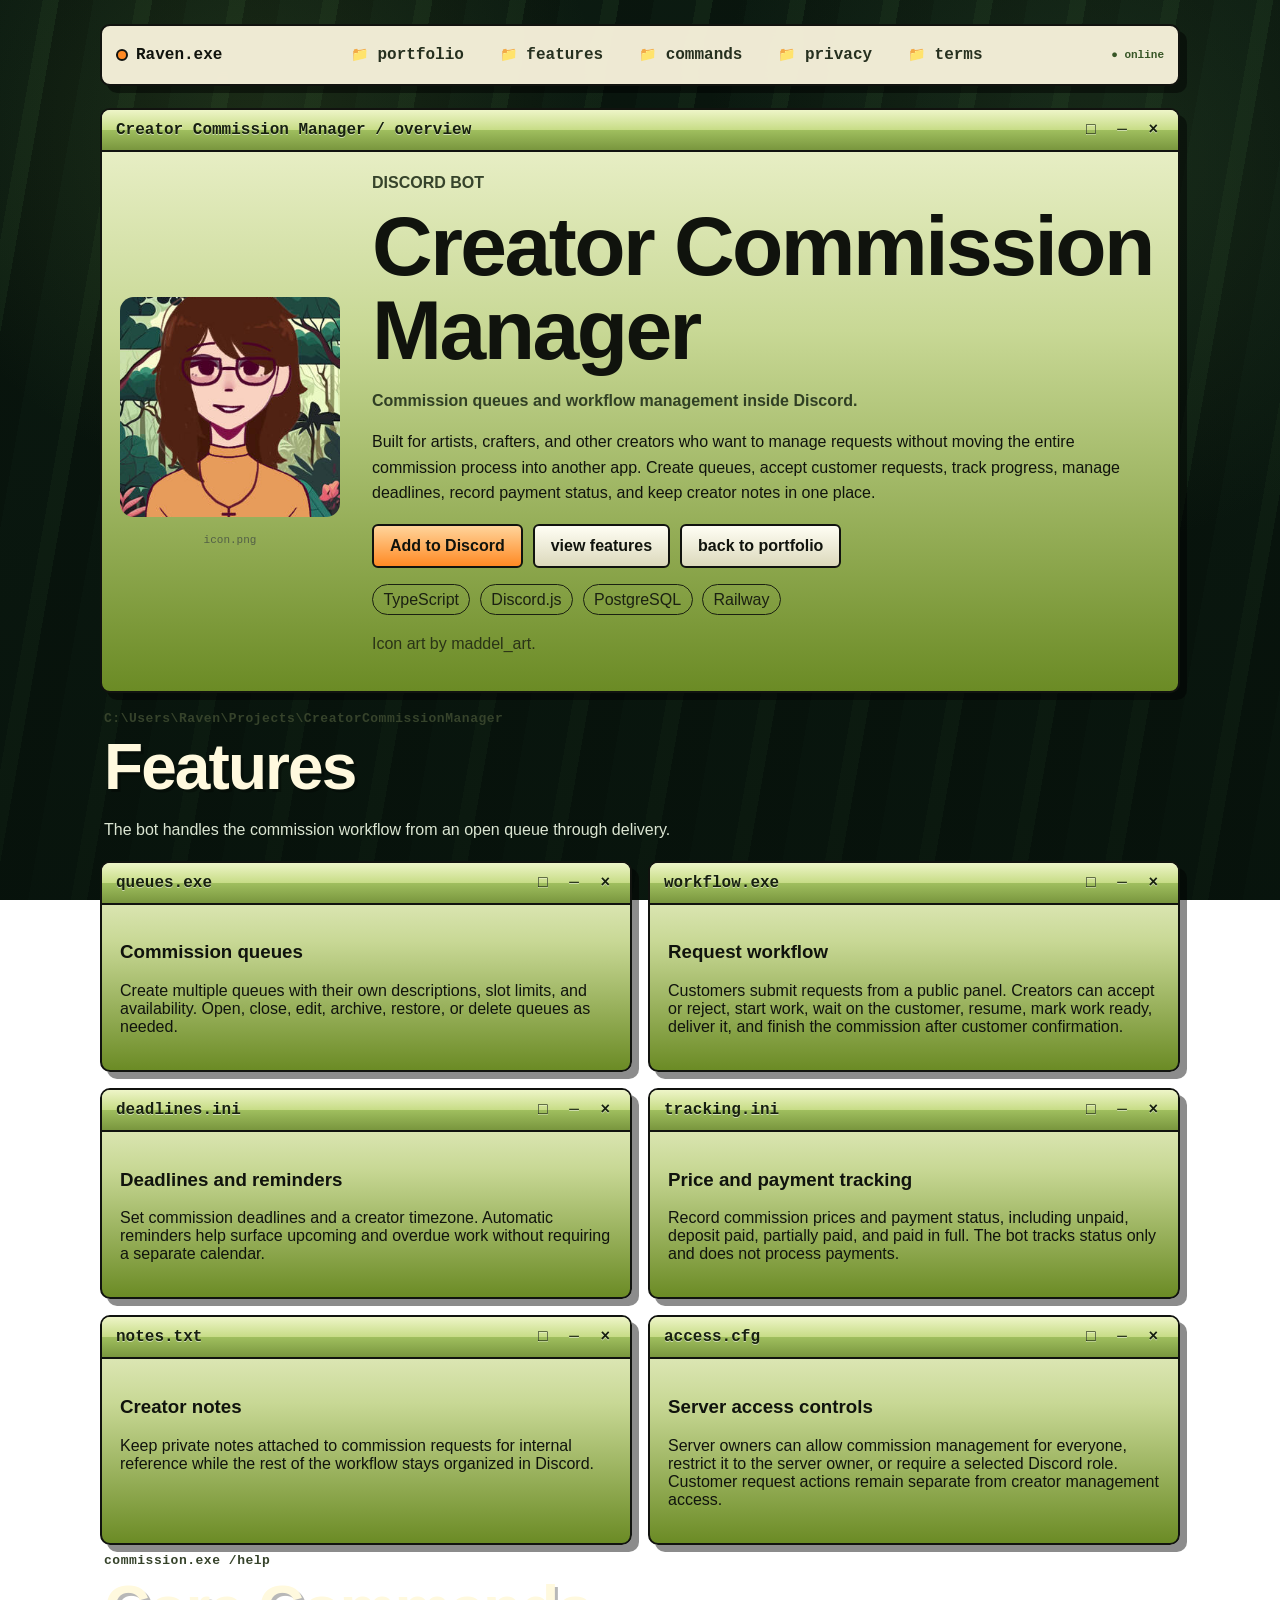
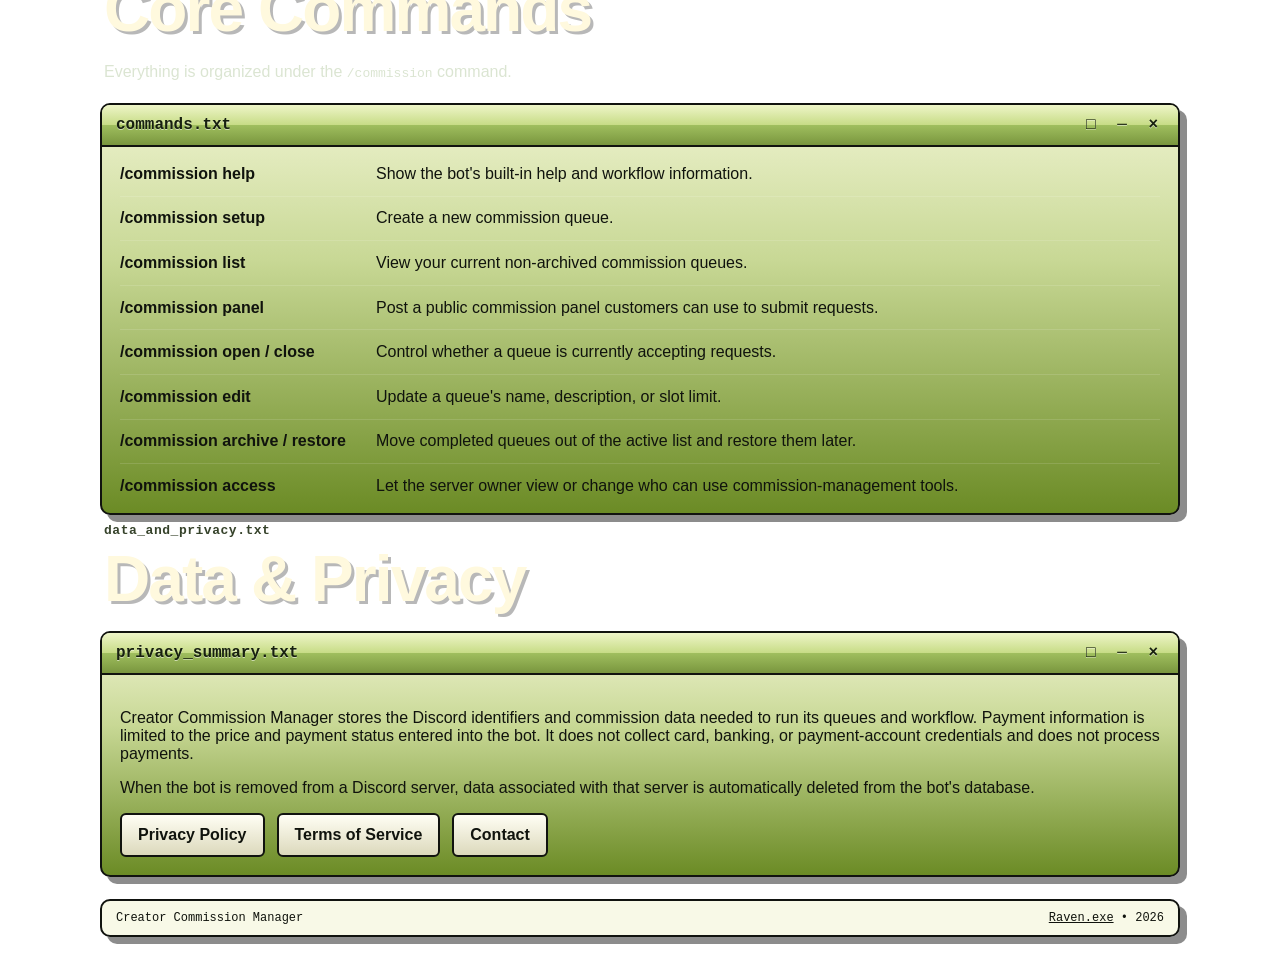
==== creator-commission-manager/index.html @ cb90e6a4 "Create index.html" ====
<!DOCTYPE html>
<html lang="en">
<head>
  <meta charset="UTF-8" />
  <meta name="viewport" content="width=device-width, initial-scale=1.0" />
  <meta name="theme-color" content="#10140f" />

  <title>Creator Commission Manager | Raven</title>
  <meta
    name="description"
    content="Creator Commission Manager is a Discord bot for managing creator commission queues, requests, deadlines, workflow, payments, notes, and availability."
  />

  <link rel="stylesheet" href="../style.css" />

  <style>
    .bot-hero-grid {
      display: grid;
      grid-template-columns: minmax(140px, 220px) 1fr;
      gap: 2rem;
      align-items: center;
    }

    .bot-icon-wrap {
      display: flex;
      flex-direction: column;
      gap: 0.65rem;
    }

    .bot-icon {
      width: 100%;
      max-width: 220px;
      aspect-ratio: 1 / 1;
      object-fit: cover;
      border-radius: 14px;
      display: block;
    }

    .bot-grid {
      display: grid;
      grid-template-columns: repeat(2, minmax(0, 1fr));
      gap: 1rem;
      margin-top: 1rem;
    }

    .bot-grid .window {
      height: 100%;
    }

    .bot-status-row {
      display: flex;
      flex-wrap: wrap;
      gap: 0.6rem;
      margin-top: 1rem;
    }

    .bot-status-row span {
      display: inline-block;
      padding: 0.35rem 0.65rem;
      border: 1px solid currentColor;
      border-radius: 999px;
      opacity: 0.9;
    }

    .command-list {
      display: grid;
      gap: 0.8rem;
    }

    .command-item {
      display: grid;
      grid-template-columns: minmax(180px, 240px) 1fr;
      gap: 1rem;
      align-items: start;
      padding-bottom: 0.8rem;
      border-bottom: 1px solid rgba(255, 255, 255, 0.12);
    }

    .command-item:last-child {
      border-bottom: 0;
      padding-bottom: 0;
    }

    .command-item code {
      font: inherit;
      font-weight: 700;
      word-break: break-word;
    }

    .legal-row {
      display: flex;
      flex-wrap: wrap;
      gap: 0.75rem;
      margin-top: 1rem;
    }

    .muted {
      opacity: 0.75;
    }

    @media (max-width: 760px) {
      .bot-hero-grid,
      .bot-grid,
      .command-item {
        grid-template-columns: 1fr;
      }

      .bot-icon {
        max-width: 180px;
      }
    }
  </style>
</head>

<body>
  <div class="desktop-noise" aria-hidden="true"></div>

  <main class="shell">

    <header class="topbar window">
      <a class="brand" href="../" aria-label="Back to Raven's portfolio">
        <span class="brand-dot"></span>
        <span>Raven.exe</span>
      </a>

      <nav class="nav" aria-label="Creator Commission Manager navigation">
        <a href="../">portfolio</a>
        <a href="#features">features</a>
        <a href="#commands">commands</a>
        <a href="./privacy.html">privacy</a>
        <a href="./terms.html">terms</a>
      </nav>

      <div class="desktop-status" aria-hidden="true">
        <span>● online</span>
      </div>
    </header>


    <section class="page active" aria-labelledby="bot-title">

      <div class="window hero-window">
        <div class="window-titlebar">
          <span>Creator Commission Manager / overview</span>
          <span class="window-icons" aria-hidden="true">□ ─ ×</span>
        </div>

        <div class="window-body">
          <div class="bot-hero-grid">

            <div class="bot-icon-wrap">
              <img
                class="bot-icon"
                src="../image01.jpg"
                alt="Creator Commission Manager icon"
              >
              <span class="photo-caption">icon.png</span>
            </div>

            <div class="hero-copy">
              <p class="eyebrow">Discord bot</p>

              <h1 id="bot-title">Creator Commission Manager</h1>

              <p class="subtitle">
                Commission queues and workflow management inside Discord.
              </p>

              <p>
                Built for artists, crafters, and other creators who want to manage
                requests without moving the entire commission process into another app.
                Create queues, accept customer requests, track progress, manage deadlines,
                record payment status, and keep creator notes in one place.
              </p>

              <div class="button-row">
                <a
                  class="btn primary"
                  href="https://discord.com/oauth2/authorize?client_id=1553533744936259654"
                  target="_blank"
                  rel="noopener noreferrer"
                >
                  Add to Discord
                </a>

                <a class="btn" href="#features">
                  view features
                </a>

                <a class="btn" href="../">
                  back to portfolio
                </a>
              </div>

              <div class="bot-status-row" aria-label="Bot information">
                <span>TypeScript</span>
                <span>Discord.js</span>
                <span>PostgreSQL</span>
                <span>Railway</span>
              </div>

              <p class="muted">
                Icon art by maddel_art.
              </p>
            </div>

          </div>
        </div>
      </div>


      <div id="features" class="section-heading">
        <p class="eyebrow">C:\Users\Raven\Projects\CreatorCommissionManager</p>
        <h2>Features</h2>
        <p>
          The bot handles the commission workflow from an open queue through delivery.
        </p>
      </div>

      <div class="bot-grid">

        <div class="window">
          <div class="window-titlebar">
            <span>queues.exe</span>
            <span class="window-icons" aria-hidden="true">□ ─ ×</span>
          </div>
          <div class="window-body">
            <h3>Commission queues</h3>
            <p>
              Create multiple queues with their own descriptions, slot limits, and
              availability. Open, close, edit, archive, restore, or delete queues as needed.
            </p>
          </div>
        </div>

        <div class="window">
          <div class="window-titlebar">
            <span>workflow.exe</span>
            <span class="window-icons" aria-hidden="true">□ ─ ×</span>
          </div>
          <div class="window-body">
            <h3>Request workflow</h3>
            <p>
              Customers submit requests from a public panel. Creators can accept or reject,
              start work, wait on the customer, resume, mark work ready, deliver it, and
              finish the commission after customer confirmation.
            </p>
          </div>
        </div>

        <div class="window">
          <div class="window-titlebar">
            <span>deadlines.ini</span>
            <span class="window-icons" aria-hidden="true">□ ─ ×</span>
          </div>
          <div class="window-body">
            <h3>Deadlines and reminders</h3>
            <p>
              Set commission deadlines and a creator timezone. Automatic reminders help
              surface upcoming and overdue work without requiring a separate calendar.
            </p>
          </div>
        </div>

        <div class="window">
          <div class="window-titlebar">
            <span>tracking.ini</span>
            <span class="window-icons" aria-hidden="true">□ ─ ×</span>
          </div>
          <div class="window-body">
            <h3>Price and payment tracking</h3>
            <p>
              Record commission prices and payment status, including unpaid, deposit paid,
              partially paid, and paid in full. The bot tracks status only and does not
              process payments.
            </p>
          </div>
        </div>

        <div class="window">
          <div class="window-titlebar">
            <span>notes.txt</span>
            <span class="window-icons" aria-hidden="true">□ ─ ×</span>
          </div>
          <div class="window-body">
            <h3>Creator notes</h3>
            <p>
              Keep private notes attached to commission requests for internal reference
              while the rest of the workflow stays organized in Discord.
            </p>
          </div>
        </div>

        <div class="window">
          <div class="window-titlebar">
            <span>access.cfg</span>
            <span class="window-icons" aria-hidden="true">□ ─ ×</span>
          </div>
          <div class="window-body">
            <h3>Server access controls</h3>
            <p>
              Server owners can allow commission management for everyone, restrict it to
              the server owner, or require a selected Discord role. Customer request
              actions remain separate from creator management access.
            </p>
          </div>
        </div>

      </div>


      <div id="commands" class="section-heading">
        <p class="eyebrow">commission.exe /help</p>
        <h2>Core Commands</h2>
        <p>
          Everything is organized under the <code>/commission</code> command.
        </p>
      </div>

      <div class="window">
        <div class="window-titlebar">
          <span>commands.txt</span>
          <span class="window-icons" aria-hidden="true">□ ─ ×</span>
        </div>

        <div class="window-body command-list">

          <div class="command-item">
            <code>/commission help</code>
            <span>Show the bot's built-in help and workflow information.</span>
          </div>

          <div class="command-item">
            <code>/commission setup</code>
            <span>Create a new commission queue.</span>
          </div>

          <div class="command-item">
            <code>/commission list</code>
            <span>View your current non-archived commission queues.</span>
          </div>

          <div class="command-item">
            <code>/commission panel</code>
            <span>Post a public commission panel customers can use to submit requests.</span>
          </div>

          <div class="command-item">
            <code>/commission open / close</code>
            <span>Control whether a queue is currently accepting requests.</span>
          </div>

          <div class="command-item">
            <code>/commission edit</code>
            <span>Update a queue's name, description, or slot limit.</span>
          </div>

          <div class="command-item">
            <code>/commission archive / restore</code>
            <span>Move completed queues out of the active list and restore them later.</span>
          </div>

          <div class="command-item">
            <code>/commission access</code>
            <span>
              Let the server owner view or change who can use commission-management tools.
            </span>
          </div>

        </div>
      </div>


      <div class="section-heading">
        <p class="eyebrow">data_and_privacy.txt</p>
        <h2>Data & Privacy</h2>
      </div>

      <div class="window">
        <div class="window-titlebar">
          <span>privacy_summary.txt</span>
          <span class="window-icons" aria-hidden="true">□ ─ ×</span>
        </div>

        <div class="window-body">
          <p>
            Creator Commission Manager stores the Discord identifiers and commission data
            needed to run its queues and workflow. Payment information is limited to the
            price and payment status entered into the bot. It does not collect card,
            banking, or payment-account credentials and does not process payments.
          </p>

          <p>
            When the bot is removed from a Discord server, data associated with that server
            is automatically deleted from the bot's database.
          </p>

          <div class="legal-row">
            <a class="btn" href="./privacy.html">Privacy Policy</a>
            <a class="btn" href="./terms.html">Terms of Service</a>
            <a class="btn" href="mailto:ravenberries@proton.me">Contact</a>
          </div>
        </div>
      </div>

    </section>


    <footer class="footer window">
      <span>Creator Commission Manager</span>
      <span>
        <a href="../">Raven.exe</a> • <span id="year"></span>
      </span>
    </footer>

  </main>

  <script>
    document.getElementById('year').textContent = new Date().getFullYear();
  </script>
</body>
</html>
---- style.css ----
* {
  box-sizing: border-box;
}

:root {
  --bg: #323339;
  --bg-2: #323339;
  --panel: #eef3cf;
  --panel-2: #c8d895;
  --panel-dark: #6b8b25;
  --ink: #10130d;
  --muted: #5f675a;
  --line: #11150e;
  --orange: #ff8a24;
  --orange-soft: #ffb266;
  --white: #fffef8;
  --shadow: 0 10px 30px rgba(0, 0, 0, .28);
}

html {
  scroll-behavior: smooth;
}

body {
  margin: 0;
  min-height: 100vh;
  color: var(--white);
  background: #323339;
  font-family: "Courier New", ui-monospace, SFMono-Regular, Menlo, Consolas, monospace;
}

body::before {
  content: "";
  position: fixed;
  inset: 0;
  pointer-events: none;
  opacity: .08;
  background-image:
    linear-gradient(rgba(255, 255, 255, .035) 1px, transparent 1px),
    linear-gradient(90deg, rgba(255, 255, 255, .025) 1px, transparent 1px);
  background-size: 18px 18px;
}

a {
  color: inherit;
}

.shell {
  width: min(1080px, calc(100% - 24px));
  margin: 0 auto;
  padding: 24px 0 40px;
}

.window {
  border: 2px solid var(--line);
  border-radius: 18px;
  background: linear-gradient(180deg, var(--panel), var(--panel-2) 38%, var(--panel-dark));
  color: var(--ink);
  box-shadow: var(--shadow);
  overflow: hidden;
}

.topbar {
  position: sticky;
  top: 10px;
  z-index: 10;
  display: flex;
  align-items: center;
  justify-content: space-between;
  gap: 16px;
  padding: 10px 14px;
  margin-bottom: 22px;
  background: rgba(248, 249, 229, .95);
  backdrop-filter: blur(8px);
}

.brand {
  display: inline-flex;
  align-items: center;
  gap: 8px;
  text-decoration: none;
  font-weight: 800;
}

.brand-dot {
  width: 12px;
  height: 12px;
  border-radius: 50%;
  background: var(--orange);
  border: 2px solid var(--line);
}

.nav {
  display: flex;
  flex-wrap: wrap;
  gap: 8px;
  justify-content: flex-end;
}

.nav a {
  text-decoration: none;
  padding: 8px 12px;
  border: 2px solid transparent;
  border-radius: 999px;
  font-weight: 700;
  color: #26301f;
}

.nav a:hover,
.nav a.active {
  border-color: var(--line);
  background: linear-gradient(180deg, #f7ffd8, #a8c663);
}

.page {
  display: none;
  animation: pageIn .18s ease;
}

.page.active {
  display: block;
}

@keyframes pageIn {
  from {
    opacity: 0;
    transform: translateY(5px);
  }

  to {
    opacity: 1;
    transform: translateY(0);
  }
}

.window-titlebar {
  display: flex;
  justify-content: space-between;
  align-items: center;
  gap: 12px;
  padding: 11px 14px;
  border-bottom: 2px solid var(--line);
  background: linear-gradient(180deg, #f8ffd7, #abc967);
  font-weight: 800;
}

.window-icons {
  letter-spacing: 6px;
  white-space: nowrap;
}

.window-body {
  padding: 18px;
}

.hero-window {
  margin-bottom: 18px;
}

.hero-grid {
  display: grid;
  grid-template-columns: 240px 1fr;
  gap: 22px;
  padding: 22px;
  align-items: center;
}

.avatar-placeholder {
  aspect-ratio: 1;
  border: 3px solid var(--line);
  border-radius: 16px;
  display: grid;
  place-items: center;
  align-content: center;
  gap: 8px;
  background:
    radial-gradient(circle at 35% 30%, #f7c787 0 12%, transparent 13%),
    linear-gradient(145deg, #d98e53, #6f8e45);
  color: #1b1d16;
  font-size: clamp(54px, 10vw, 110px);
  font-weight: 900;
}

.avatar-placeholder small {
  font-size: 11px;
  text-align: center;
  padding: 0 12px;
}

.hero-copy h1,
.section-heading h2 {
  margin: 0;
  line-height: 1;
}

.hero-copy h1 {
  font-size: clamp(42px, 8vw, 84px);
}

.eyebrow {
  margin: 0 0 8px;
  font-size: 13px;
  text-transform: uppercase;
  letter-spacing: .12em;
  color: #36432b;
  font-weight: 800;
}

.subtitle {
  font-size: 18px;
  font-weight: 800;
  color: #314025;
}

.hero-copy p {
  line-height: 1.6;
}

.button-row {
  display: flex;
  flex-wrap: wrap;
  gap: 10px;
  margin-top: 18px;
}

.btn,
.link-button,
.project-link {
  display: inline-flex;
  align-items: center;
  justify-content: center;
  min-height: 44px;
  border: 2px solid var(--line);
  border-radius: 999px;
  padding: 10px 16px;
  text-decoration: none;
  font-weight: 800;
  color: var(--ink);
  background: #fbfbf2;
}

.btn.primary,
.project-link.primary {
  background: linear-gradient(180deg, var(--orange-soft), var(--orange));
}

.btn:hover,
.link-button:hover,
.project-link:hover {
  transform: translateY(-1px);
  filter: brightness(1.03);
}

.home-grid,
.music-grid {
  display: grid;
  grid-template-columns: 1fr 1fr;
  gap: 18px;
}

.status-list p {
  margin: 8px 0;
}

.tag-cloud {
  display: flex;
  flex-wrap: wrap;
  gap: 8px;
}

.tag-cloud span,
.project-tags span,
.status-pill {
  display: inline-flex;
  align-items: center;
  border: 2px solid var(--line);
  border-radius: 999px;
  padding: 5px 9px;
  background: #f9fbe8;
  font-size: 12px;
  font-weight: 800;
}

.section-heading {
  margin: 8px 4px 18px;
}

.section-heading h2 {
  font-size: clamp(34px, 7vw, 64px);
  margin-bottom: 10px;
}

.section-heading p:not(.eyebrow) {
  max-width: 760px;
  color: #dbe5d2;
  line-height: 1.6;
}

.project-grid {
  display: grid;
  grid-template-columns: repeat(2, minmax(0, 1fr));
  gap: 18px;
}

.project-card {
  border: 2px solid var(--line);
  border-radius: 18px;
  overflow: hidden;
  background: linear-gradient(180deg, #f2f6d8, #b9cc76);
  color: var(--ink);
  box-shadow: var(--shadow);
}

.project-card.featured {
  grid-column: 1 / -1;
}

.project-card-head {
  padding: 13px 15px;
  border-bottom: 2px solid var(--line);
  background: linear-gradient(180deg, #fbffd7, #b6d56b);
  display: flex;
  justify-content: space-between;
  gap: 10px;
  align-items: center;
}

.project-card-head h3 {
  margin: 0;
  font-size: 20px;
}

.project-body {
  padding: 16px;
}

.project-type {
  margin: 0 0 10px;
  color: #435033;
  font-weight: 800;
}

.project-description {
  line-height: 1.55;
}

.project-tags {
  display: flex;
  flex-wrap: wrap;
  gap: 7px;
  margin: 15px 0;
}

.project-actions {
  display: flex;
  flex-wrap: wrap;
  gap: 9px;
}

.link-groups {
  display: grid;
  grid-template-columns: repeat(2, minmax(0, 1fr));
  gap: 18px;
}

.link-group {
  border: 2px solid var(--line);
  border-radius: 18px;
  overflow: hidden;
  background: linear-gradient(180deg, #eef3cf, #8cac42);
  color: var(--ink);
  box-shadow: var(--shadow);
}

.link-group h3 {
  margin: 0;
  padding: 12px 14px;
  border-bottom: 2px solid var(--line);
  background: linear-gradient(180deg, #faffdc, #b5d06c);
}

.link-stack,
.stacked-links {
  display: grid;
  gap: 9px;
  padding: 14px;
}

.link-button {
  width: 100%;
}

.link-button.disabled {
  opacity: .55;
  pointer-events: none;
}

.artist-list {
  display: flex;
  flex-wrap: wrap;
  gap: 8px;
}

.artist-list span {
  border: 2px solid var(--line);
  border-radius: 10px;
  padding: 8px 10px;
  background: #fbfbf3;
}

.footer {
  margin-top: 22px;
  padding: 10px 14px;
  display: flex;
  justify-content: space-between;
  gap: 12px;
  background: rgba(248, 249, 229, .92);
  font-size: 12px;
}

@media (max-width: 760px) {
  .shell {
    width: min(100% - 18px, 1080px);
    padding-top: 10px;
  }

  .topbar {
    position: static;
    flex-direction: column;
    align-items: stretch;
  }

  .nav {
    justify-content: flex-start;
  }

  .nav a {
    flex: 1 1 calc(50% - 8px);
    text-align: center;
  }

  .hero-grid {
    grid-template-columns: 1fr;
  }

  .avatar-placeholder {
    width: min(260px, 100%);
    justify-self: center;
  }

  .home-grid,
  .music-grid,
  .project-grid,
  .link-groups {
    grid-template-columns: 1fr;
  }

  .project-card.featured {
    grid-column: auto;
  }

  .window-icons {
    display: none;
  }
}

@media (prefers-reduced-motion: reduce) {

  *,
  *::before,
  *::after {
    scroll-behavior: auto !important;
    animation: none !important;
    transition: none !important;
  }
}

/* =====================================================
   RETRO VISUAL REFRESH
   ===================================================== */

:root {
  --cream: #f6f1da;
  --cream-2: #e8e0bc;
  --green-pale: #dce8ad;
  --green-mid: #a9c76c;
  --green-deep: #5f7d2e;
  --green-dark: #2d4525;
  --orange: #ff8a24;
  --orange-soft: #ffc078;
  --line: #11130f;
  --retro-shadow: 7px 7px 0 rgba(0, 0, 0, .45);
}

body {
  background:
    radial-gradient(circle at 20% 15%,
      rgba(108, 143, 63, .19),
      transparent 22rem),
    radial-gradient(circle at 85% 18%,
      rgba(57, 89, 49, .30),
      transparent 24rem),
    linear-gradient(rgba(6, 16, 10, .47),
      rgba(6, 16, 10, .79)),
    repeating-linear-gradient(100deg,
      #102317 0 42px,
      #1b351f 42px 58px,
      #0c1a11 58px 92px);

  background-attachment: fixed;
}

.window,
.project-card,
.link-group {
  border: 2px solid var(--line);
  border-radius: 10px;
  box-shadow: var(--retro-shadow);
}

.window-titlebar,
.project-card-head,
.link-group h3 {
  background:
    linear-gradient(180deg,
      #eef5c8 0%,
      #c7dc86 50%,
      #9fbe5e 51%,
      #79963e 100%);

  border-bottom: 2px solid var(--line);
  color: #17200f;
  text-shadow: 0 1px rgba(255, 255, 255, .55);
}

.topbar {
  border-radius: 10px;
  background: rgba(246, 241, 218, .97);
}

.nav a {
  border-radius: 5px;
}

.nav a::before {
  content: "📁 ";
  font-size: .88em;
}

.nav a[data-route="home"]::before {
  content: "⌂ ";
}

.nav a:hover,
.nav a.active {
  background: linear-gradient(#f8f9df,
      #c7db88);

  border-color: var(--line);
}

.desktop-status {
  font-size: 11px;
  color: #375626;
  font-weight: bold;
  white-space: nowrap;
}

.hero-grid {
  background:
    linear-gradient(115deg,
      rgba(255, 255, 255, .42),
      transparent 40%),
    linear-gradient(180deg,
      var(--cream),
      #d7ddb1);
}

.profile-photo {
  display: block;
  width: 100%;
  aspect-ratio: 1;
  object-fit: cover;
  border: 2px solid var(--line);
}

.avatar-placeholder {
  border-radius: 0;
  border: 2px solid var(--line);

  background:
    radial-gradient(circle at 35% 26%,
      #efb66f 0 10%,
      transparent 11%),
    radial-gradient(circle at 67% 45%,
      rgba(244, 169, 72, .55),
      transparent 18%),
    linear-gradient(150deg,
      #c47d54,
      #8a9f55 52%,
      #3e5f36);
}

.photo-caption {
  display: block;
  margin-top: 7px;
  color: #536047;
  font-size: 11px;
  text-align: center;
}

.btn,
.link-button,
.project-link {
  border-radius: 6px;
  background: linear-gradient(#fffef4,
      #dcd9bc);
}

.btn.primary,
.project-link.primary {
  background: linear-gradient(#ffd49b,
      var(--orange));
}

.tag-cloud span,
.project-tags span,
.status-pill {
  border-radius: 4px;
}

.project-body,
.link-stack,
.stacked-links {
  background: linear-gradient(#f7f2dd,
      #e4dfbf);
}

.artist-list span {
  border-radius: 4px;
}

.section-heading h2 {
  color: #fff9de;
  text-shadow: 4px 4px 0 rgba(0, 0, 0, .33);
}

@media (max-width: 760px) {
  .topbar {
    position: static;
  }

  .profile-photo-wrap {
    width: min(245px, 100%);
    justify-self: center;
  }
}

/* =====================================================
   PROJECT PAGE POLISH
   ===================================================== */

.project-card {
  position: relative;
}

.project-card-head {
  min-height: 58px;
}

.project-card-head h3 {
  font-size: 19px;
  letter-spacing: .02em;
}

.project-card-head h3::before {
  content: "▣ ";
  opacity: .65;
}

.project-type {
  display: inline-block;
  margin: 0 0 12px;
  padding: 4px 8px;

  border: 2px solid var(--line);
  border-radius: 4px;

  background: #f8f4df;

  font-size: 12px;
  text-transform: uppercase;
  letter-spacing: .08em;
}

.project-description {
  margin-top: 4px;
  font-size: 15px;
  line-height: 1.65;
}

.project-tags {
  padding-top: 4px;
}

.project-tags span {
  background: #f8f5e4;
}

.project-card.featured {
  border-color: #17130d;
}

.project-card.featured .project-card-head {
  background:
    linear-gradient(180deg,
      #ffd8a4 0%,
      #ffb360 50%,
      #ff922f 51%,
      #e86e12 100%);
}

.project-card.featured .status-pill {
  background: #fff3c8;
}

.project-actions {
  margin-top: 4px;
}

.project-link {
  min-width: 150px;
}

.project-body small {
  color: #5c6354;
  font-style: italic;
}

/* =====================================================
   TYPOGRAPHY CLEANUP
   Mostly retro Windows, with monospace only as an accent
   ===================================================== */

/* Main readable font */
body {
  font-family: Tahoma, Verdana, Arial, sans-serif;
}

/* Main personal/page headings */
.hero-copy h1,
.section-heading h2 {
  font-family: Tahoma, Verdana, Arial, sans-serif;
  font-weight: 800;
  letter-spacing: -0.03em;
}

/* Project names */
.project-card-head h3 {
  font-family: Tahoma, Verdana, Arial, sans-serif;
  font-weight: 800;
  letter-spacing: 0;
}

/* Normal descriptions */
.hero-copy p,
.project-description,
.section-heading p:not(.eyebrow),
.status-list,
.artist-list,
.link-button {
  font-family: Tahoma, Verdana, Arial, sans-serif;
}

/* Buttons should feel like old Windows controls, not code */
.btn,
.project-link {
  font-family: Tahoma, Verdana, Arial, sans-serif;
  font-weight: 700;
}

/* Keep the "computer" font only on UI/file-like elements */
.brand,
.nav a,
.window-titlebar,
.eyebrow,
.project-type,
.status-pill,
.project-tags span,
.tag-cloud span,
.photo-caption,
.desktop-status,
.footer {
  font-family: "Courier New", Courier, monospace;
}

/* File-path text above each page */
.section-heading .eyebrow {
  text-transform: none;
  letter-spacing: .04em;
}

/* Slightly cleaner section title */
.section-heading h2 {
  line-height: 1.05;
  text-shadow: 3px 3px 0 rgba(0, 0, 0, .28);
}

/* Easier-to-read body copy */
.project-description,
.hero-copy p {
  font-size: 16px;
  line-height: 1.6;
  letter-spacing: 0;
}

/* Project cards don't need such huge spacing between letters */
.project-card-head h3 {
  line-height: 1.2;
}

/* Cleaner technology chips */
.project-tags span,
.tag-cloud span {
  letter-spacing: 0;
}

/* Keep faux filenames obviously computer-y */
.window-titlebar {
  font-size: 16px;
}

/* Make nav a little more like old desktop buttons */
.nav a {
  letter-spacing: 0;
}

.project-card-head h3::before {
  content: none;
}

/* Small project-card mobile cleanup */

.status-pill {
  font-size: 11px;
  padding: 5px 7px;
  line-height: 1.2;
}

.project-card-head {
  gap: 8px;
}

@media (max-width: 430px) {
  .project-card-head h3 {
    font-size: 17px;
  }

  .status-pill {
    font-size: 10px;
    max-width: 120px;
    text-align: center;
  }
}

/* =====================================================
   LINKS PAGE
   ===================================================== */

.link-groups {
  gap: 18px;
}

.link-group {
  background: var(--cream);
}

.link-group h3 {
  font-family: "Courier New", Courier, monospace;
  font-size: 17px;
  text-transform: lowercase;
}

.link-group-body {
  padding: 16px;
  background:
    linear-gradient(180deg,
      #f7f2dd,
      #e3dfbd);
}

.link-group-description {
  margin: 0 0 14px;

  font-family: Tahoma, Verdana, Arial, sans-serif;
  font-size: 14px;
  line-height: 1.45;

  color: #58604f;
  font-style: italic;
}

.link-stack {
  padding: 0;
  background: none;
}

.link-button {
  justify-content: flex-start;

  padding: 11px 13px;

  font-family: Tahoma, Verdana, Arial, sans-serif;
  font-weight: 700;
  text-align: left;

  background:
    linear-gradient(180deg,
      #fffef4,
      #ddd9bc);
}

.link-button::before {
  content: "↗";
  margin-right: 10px;

  font-family: "Courier New", Courier, monospace;
  font-size: 13px;

  color: #5f7d2e;
}

.link-button:hover {
  background:
    linear-gradient(180deg,
      #f6ffd7,
      #bcd477);
}

@media (max-width: 430px) {
  .link-group-body {
    padding: 14px;
  }

  .link-button {
    font-size: 15px;
  }
}

/* =====================================================
   LAST.FM LIVE FEED
   ===================================================== */

.lastfm-window {
  margin-bottom: 20px;
}

.lastfm-live-label {
  font-family: "Courier New", Courier, monospace;
  font-size: 11px;
  color: #3f672c;
  font-weight: bold;
}

.lastfm-header {
  display: flex;
  justify-content: space-between;
  align-items: flex-start;
  gap: 14px;
  margin-bottom: 16px;
}

.lastfm-header strong {
  font-family: Tahoma, Verdana, Arial, sans-serif;
  font-size: 18px;
}

.lastfm-header p {
  margin: 4px 0 0;
  color: #616758;
  font-size: 13px;
}

.lastfm-profile-link {
  color: #4f6d31;
  font-size: 13px;
  font-weight: bold;
  text-decoration: none;
}

.lastfm-feed {
  display: grid;
  gap: 10px;
}

.lastfm-track {
  display: grid;
  grid-template-columns: 30px 58px 1fr;
  align-items: center;
  gap: 11px;

  padding: 9px;

  border: 2px solid var(--line);
  border-radius: 6px;

  color: var(--ink);
  text-decoration: none;

  background:
    linear-gradient(180deg,
      #fffef4,
      #e2dec3);
}

.lastfm-track:hover {
  background:
    linear-gradient(180deg,
      #f4ffd8,
      #c5d989);
}

.lastfm-track.now-playing {
  background:
    linear-gradient(180deg,
      #fff0d4,
      #ffc176);

  border-color: #48250d;
}

.lastfm-number {
  font-family: "Courier New", Courier, monospace;
  font-size: 13px;
  font-weight: bold;
  text-align: center;
  color: #68705d;
}

.lastfm-track.now-playing .lastfm-number {
  color: #d75c08;
}

.lastfm-art {
  width: 58px;
  height: 58px;

  object-fit: cover;

  border: 2px solid var(--line);
  border-radius: 4px;
}

.lastfm-art-empty {
  display: grid;
  place-items: center;

  background: #cbd59b;

  font-size: 25px;
}

.lastfm-track-info {
  min-width: 0;
  display: grid;
  gap: 3px;
}

.lastfm-track-top {
  display: flex;
  justify-content: space-between;
  align-items: flex-start;
  gap: 9px;
}

.lastfm-track-top strong {
  font-family: Tahoma, Verdana, Arial, sans-serif;
  font-size: 15px;

  overflow: hidden;
  text-overflow: ellipsis;
}

.lastfm-time {
  flex-shrink: 0;

  font-family: "Courier New", Courier, monospace;
  font-size: 10px;
  color: #666d5e;
}

.lastfm-time.now-playing {
  color: #cf5706;
  font-weight: bold;
}

.lastfm-artist {
  font-size: 13px;
  font-weight: bold;
  color: #3f4936;
}

.lastfm-album {
  font-size: 11px;
  color: #777b70;

  overflow: hidden;
  text-overflow: ellipsis;
  white-space: nowrap;
}

.lastfm-footer {
  display: flex;
  justify-content: space-between;
  align-items: center;
  gap: 12px;

  margin-top: 13px;

  font-family: "Courier New", Courier, monospace;
  font-size: 10px;

  color: #606756;
}

#refreshLastfm {
  border: 0;
  background: none;

  font-family: "Courier New", Courier, monospace;
  font-size: 11px;
  font-weight: bold;

  color: #486630;

  cursor: pointer;
}

#refreshLastfm:disabled {
  opacity: .55;
}

.lastfm-loading,
.lastfm-error {
  margin: 0;
  padding: 18px;

  border: 2px dashed #8b917a;

  text-align: center;
  color: #646b5d;

  font-family: "Courier New", Courier, monospace;
  font-size: 12px;
}

@media (max-width: 520px) {
  .lastfm-header {
    flex-direction: column;
  }

  .lastfm-track {
    grid-template-columns: 23px 52px 1fr;
    gap: 8px;
  }

  .lastfm-art {
    width: 52px;
    height: 52px;
  }

  .lastfm-track-top {
    display: grid;
    gap: 3px;
  }

  .lastfm-time {
    order: -1;
  }
}

/* =====================================================
   PROJECT SCREENSHOTS
   ===================================================== */

.project-preview {
  width: 100%;
  overflow: hidden;
  border-bottom: 2px solid var(--line);
  background: #111;
}

.project-preview img {
  display: block;
  width: 100%;
  aspect-ratio: 16 / 9;
  object-fit: cover;
}

/* =====================================================
   PROJECT FOLDER BROWSER
   ===================================================== */

.project-folder {
  appearance: none;
  width: 100%;
  padding: 0;
  overflow: hidden;

  border: 2px solid var(--line);
  border-radius: 10px;

  background: #dce8a5;
  color: var(--ink);

  box-shadow: var(--retro-shadow);

  font: inherit;
  text-align: left;

  cursor: pointer;

  transition:
    transform 0.15s ease,
    box-shadow 0.15s ease;
}

.project-folder:hover {
  transform: translateY(-2px);
}

.project-folder:active {
  transform: translateY(1px);
}

.project-folder-titlebar {
  display: flex;
  align-items: center;
  justify-content: space-between;

  padding: 11px 14px;

  border-bottom: 2px solid var(--line);

  background:
    linear-gradient(180deg,
      #eef5c8 0%,
      #b7ce72 100%);

  font-weight: 800;
}

.project-folder-body {
  display: flex;
  align-items: center;

  gap: 18px;

  min-height: 125px;

  padding: 18px;
}

.project-folder-icon {
  flex: 0 0 auto;

  font-size: 42px;
}

.project-folder-body h3 {
  margin: 0 0 7px;

  font-size: 20px;
}

.project-folder-body p {
  margin: 0 0 12px;

  line-height: 1.5;
}

.project-folder-count {
  display: inline-block;

  padding: 4px 9px;

  border: 1px solid var(--line);
  border-radius: 999px;

  font-size: 12px;
  font-weight: 800;

  background: rgba(255, 255, 255, 0.35);
}

.project-folder
/* =====================================================
   COMPACT PROJECT FOLDERS
   ===================================================== */

.project-grid {
  gap: 12px;
}

.project-folder-titlebar {
  padding: 8px 12px;
  font-size: 15px;
}

.project-folder-body {
  min-height: 82px;
  padding: 12px 14px;
  gap: 12px;
}

.project-folder-icon {
  font-size: 32px;
}

.project-folder-body h3 {
  margin: 0 0 4px;
  font-size: 18px;
}

.project-folder-body p {
  margin: 0 0 8px;
  font-size: 14px;
  line-height: 1.35;
}

.project-folder-count {
  padding: 3px 8px;
  font-size: 11px;
}

.project-folder-navigation {
  margin-bottom: 8px;
}

.project-folder-back {
  padding: 6px 10px;
  font-size: 14px;
}

.project-folder-path {
  font-size: 12px;
}


/* =====================================================
   MOBILE PROJECT FOLDERS
   ===================================================== */

@media (max-width: 700px) {

  .project-grid {
    gap: 10px;
  }

  .project-folder-titlebar {
    padding: 7px 10px;
  }

  .project-folder-body {
    min-height: 72px;
    padding: 10px 12px;
    gap: 10px;
  }

  .project-folder-icon {
    font-size: 28px;
  }

  .project-folder-body h3 {
    font-size: 17px;
  }

  .project-folder-body p {
    font-size: 13px;
    line-height: 1.3;
  }

  .project-folder-navigation {
    gap: 6px;
  }

  .project-folder-back {
    padding: 5px 9px;
    font-size: 13px;
  }

  .project-folder-path {
    width: 100%;
    font-size: 11px;

    white-space: normal;
    overflow-wrap: anywhere;
    line-height: 1.35;
  }
}

/* =====================================================
   PROJECT SEARCH
   ===================================================== */

.project-search {
  display: flex;
  align-items: center;
  gap: 10px;

  margin: 18px 0;

  padding: 10px 14px;

  border: 2px solid var(--line);
  border-radius: 10px;

  background: #f3efd8;

  box-shadow: var(--retro-shadow);
}

.project-search>span {
  font-size: 20px;
}

.project-search input {
  width: 100%;

  border: 0;
  outline: 0;

  background: transparent;
  color: var(--ink);

  font: inherit;
  font-size: 15px;
}

.project-search input::placeholder {
  color: #6e755d;
}

.project-search-empty {
  grid-column: 1 / -1;

  display: flex;
  flex-direction: column;
  gap: 6px;

  padding: 24px;

  border: 2px solid var(--line);
  border-radius: 10px;

  background: #f3efd8;
  color: var(--ink);

  box-shadow: var(--retro-shadow);
}

/* =====================================================
   RECENT PROJECTS
   ===================================================== */

.recent-projects-window {
  margin-top: 18px;
}

.recent-projects-grid {
  display: grid;
  grid-template-columns:
    repeat(3, minmax(0, 1fr));

  gap: 12px;
}

.recent-project-card {
  appearance: none;

  display: flex;
  flex-direction: column;

  width: 100%;

  padding: 14px;

  border: 2px solid var(--line);
  border-radius: 9px;

  background: #dce8a5;
  color: var(--ink);

  box-shadow: var(--retro-shadow);

  font: inherit;
  text-align: left;

  cursor: pointer;

  transition:
    transform 0.15s ease,
    box-shadow 0.15s ease;
}

.recent-project-card:hover {
  transform: translateY(-2px);
}

.recent-project-top {
  display: flex;
  align-items: center;
  justify-content: space-between;

  gap: 8px;

  margin-bottom: 10px;
}

.recent-project-icon {
  font-size: 24px;
}

.recent-project-status {
  padding: 3px 7px;

  border: 1px solid var(--line);
  border-radius: 999px;

  font-size: 10px;
  font-weight: 800;
}

.recent-project-card strong {
  margin-bottom: 3px;

  font-size: 17px;
}

.recent-project-location {
  margin-bottom: 9px;

  font-family: monospace;
  font-size: 11px;

  opacity: 0.75;
}

.recent-project-card p {
  flex-grow: 1;

  margin: 0 0 12px;

  font-size: 13px;
  line-height: 1.4;
}

.recent-project-open {
  font-size: 12px;
  font-weight: 800;
}


@media (max-width: 700px) {

  .recent-projects-grid {
    grid-template-columns: 1fr;
  }

  .recent-project-card {
    padding: 12px;
  }

}
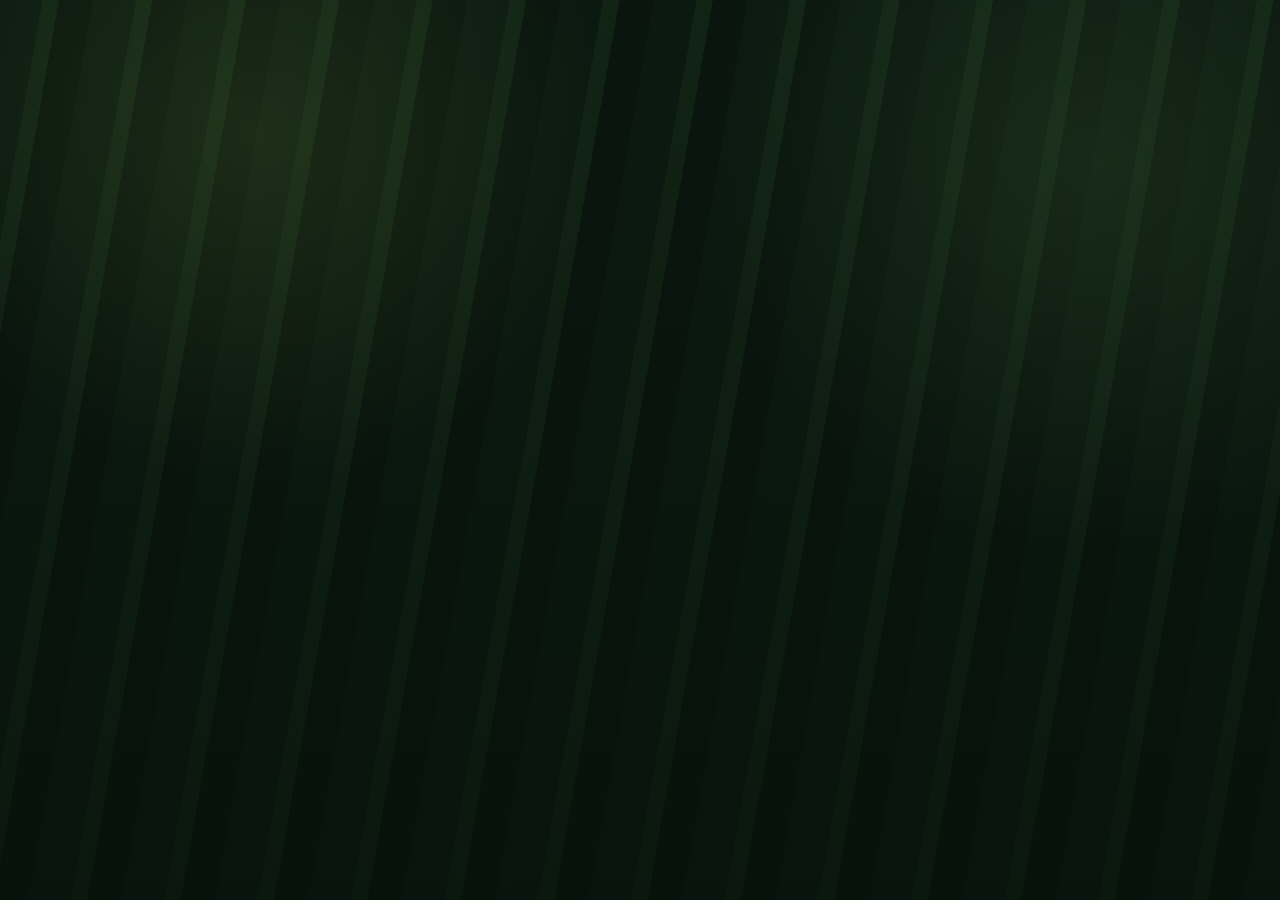
==== commit d7b56b7f: "Update index.html" ====
--- a/creator-commission-manager/index.html
+++ b/creator-commission-manager/index.html
@@ -109,7 +109,11 @@
         max-width: 180px;
       }
     }
-  </style>
+    #features,
+#commands {
+  scroll-margin-top: 100px;
+}
+  </>
 </head>
 
 <body>
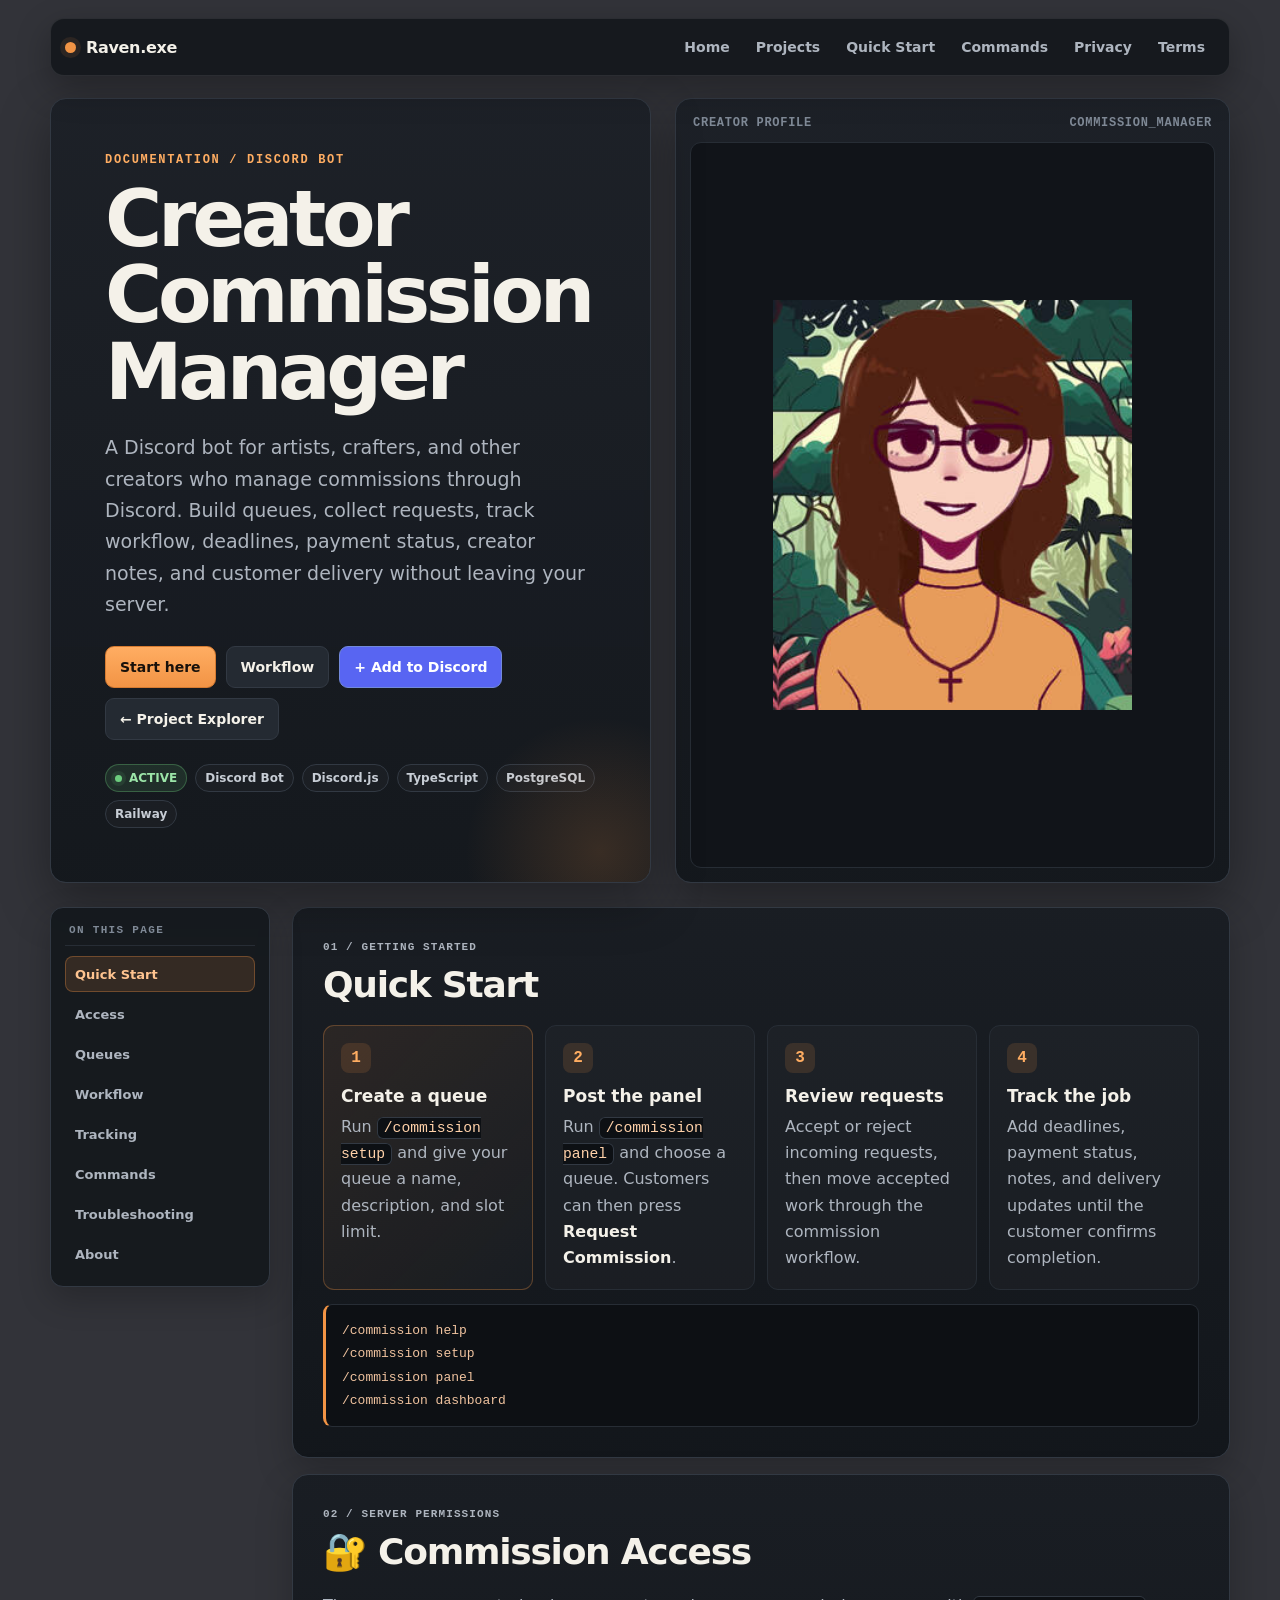
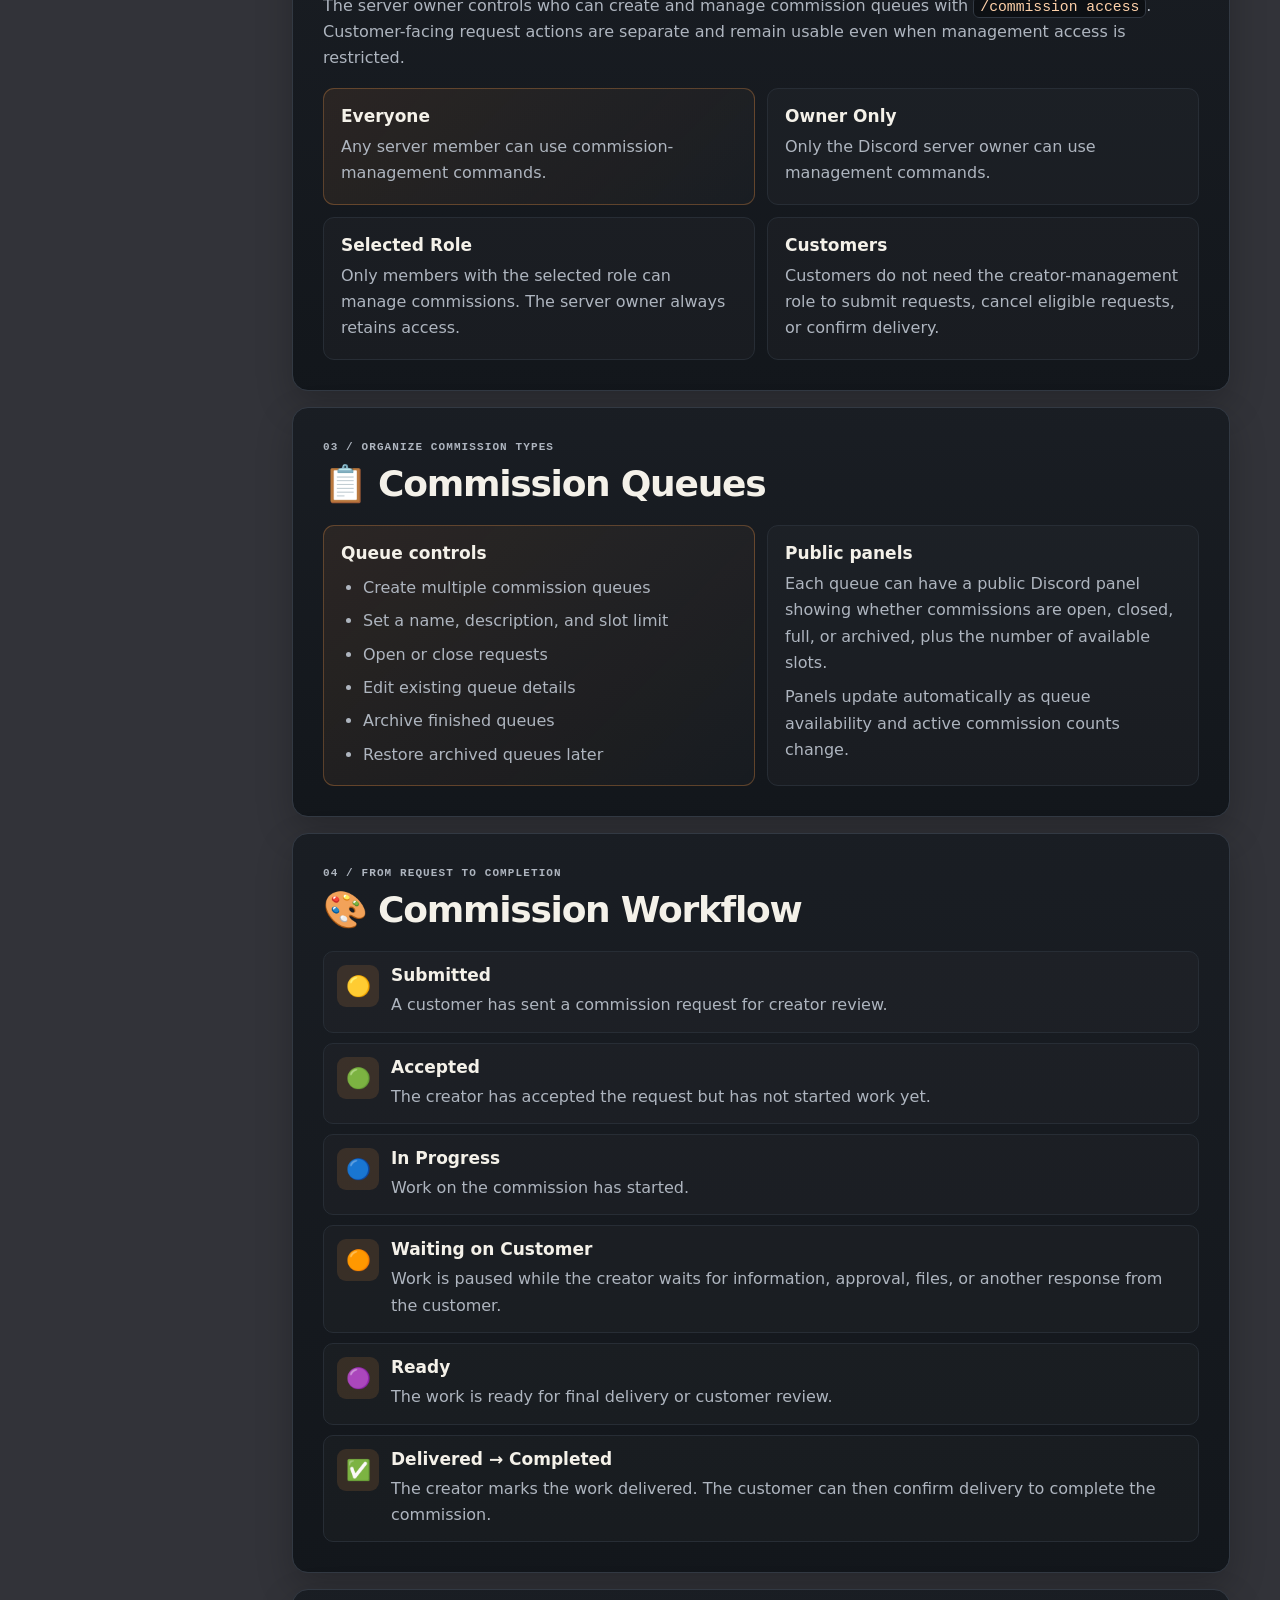
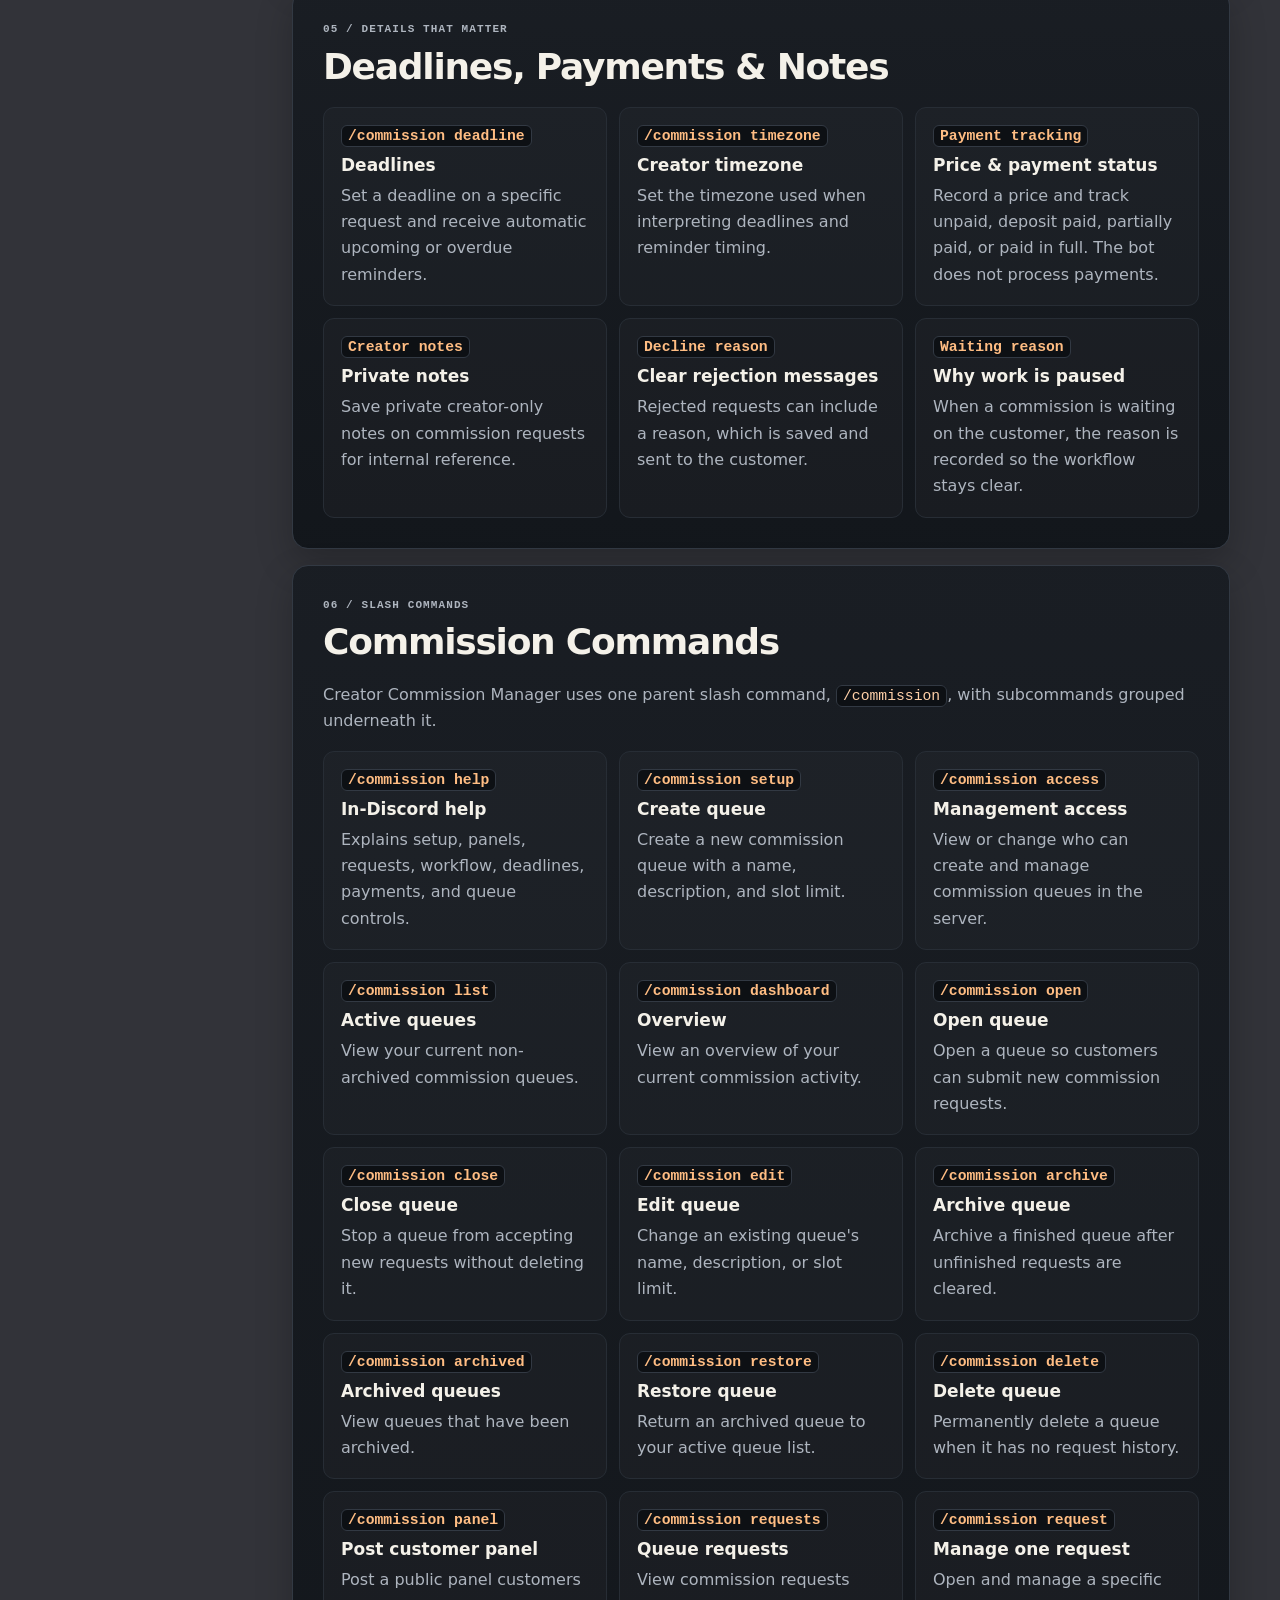
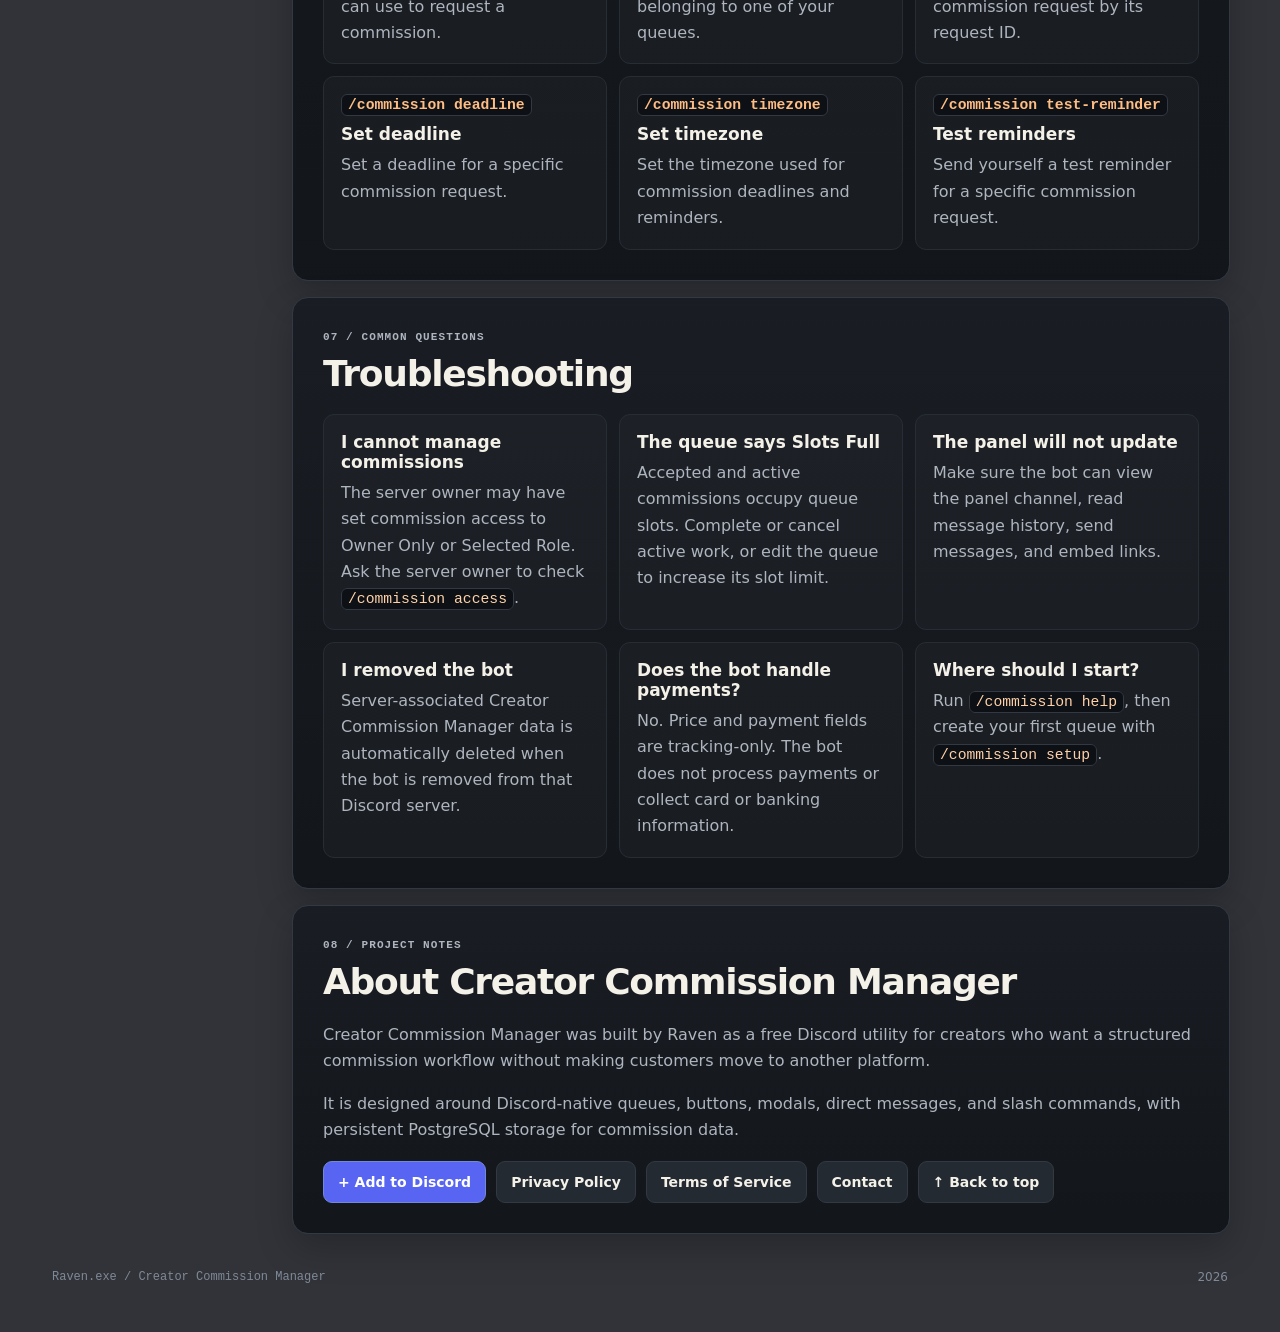
==== commit af8a26e8: "Update index.html" ====
--- a/creator-commission-manager/index.html
+++ b/creator-commission-manager/index.html
@@ -1,426 +1,1367 @@
 <!DOCTYPE html>
 <html lang="en">
+
 <head>
   <meta charset="UTF-8" />
   <meta name="viewport" content="width=device-width, initial-scale=1.0" />
-  <meta name="theme-color" content="#10140f" />
-
-  <title>Creator Commission Manager | Raven</title>
-  <meta
-    name="description"
-    content="Creator Commission Manager is a Discord bot for managing creator commission queues, requests, deadlines, workflow, payments, notes, and availability."
-  />
-
-  <link rel="stylesheet" href="../style.css" />
+  <meta name="theme-color" content="#323339" />
+
+  <title>Creator Commission Manager Guide | Raven</title>
 
   <style>
-    .bot-hero-grid {
+    :root {
+      --bg: #0d0f12;
+      --bg-2: #111419;
+      --panel: #171b20;
+      --panel-2: #1d2229;
+      --panel-3: #242a32;
+      --line: #323943;
+      --line-soft: #272d35;
+      --text: #f4f1e9;
+      --muted: #aeb5bf;
+      --muted-2: #7f8996;
+      --orange: #f29445;
+      --orange-bright: #ffad62;
+      --orange-soft: rgba(242, 148, 69, 0.14);
+      --green: #6ccc7e;
+      --green-soft: rgba(108, 204, 126, 0.12);
+      --shadow: 0 18px 50px rgba(0, 0, 0, 0.34);
+      --radius: 16px;
+      --radius-sm: 10px;
+      --max: 1180px;
+    }
+
+    * {
+      box-sizing: border-box;
+    }
+
+    html {
+      scroll-behavior: smooth;
+    }
+
+    body {
+      margin: 0;
+      min-height: 100vh;
+      color: var(--text);
+      background: #323339;
+      font-family: Inter, ui-sans-serif, system-ui, -apple-system, BlinkMacSystemFont, "Segoe UI", sans-serif;
+    }
+
+    a {
+      color: inherit;
+    }
+
+    code,
+    .mono {
+      font-family: "Courier New", ui-monospace, SFMono-Regular, Menlo, Consolas, monospace;
+    }
+
+    code {
+      padding: 2px 6px;
+      border: 1px solid var(--line);
+      border-radius: 6px;
+      background: #0d1014;
+      color: #ffd1a9;
+      font-size: 0.92em;
+    }
+
+    ::selection {
+      background: var(--orange);
+      color: #111;
+    }
+
+    .site-shell {
+      width: min(var(--max), calc(100% - 28px));
+      margin: 0 auto;
+      padding: 18px 0 48px;
+    }
+
+    .topbar {
+      position: sticky;
+      top: 12px;
+      z-index: 50;
+      display: flex;
+      align-items: center;
+      justify-content: space-between;
+      gap: 18px;
+      min-height: 58px;
+      margin-bottom: 22px;
+      padding: 10px 14px;
+      border: 1px solid rgba(255, 255, 255, 0.09);
+      border-radius: 14px;
+      background: rgba(19, 22, 27, 0.88);
+      box-shadow: 0 12px 34px rgba(0, 0, 0, 0.28);
+      backdrop-filter: blur(14px);
+    }
+
+    .brand {
+      display: inline-flex;
+      align-items: center;
+      gap: 10px;
+      text-decoration: none;
+      font-weight: 850;
+      letter-spacing: -0.02em;
+    }
+
+    .brand-mark {
+      width: 11px;
+      height: 11px;
+      border-radius: 50%;
+      background: var(--orange);
+      box-shadow: 0 0 0 5px rgba(242, 148, 69, 0.10);
+    }
+
+    .topnav {
+      display: flex;
+      flex-wrap: wrap;
+      justify-content: flex-end;
+      gap: 6px;
+    }
+
+    .topnav a {
+      padding: 8px 10px;
+      border-radius: 8px;
+      color: var(--muted);
+      text-decoration: none;
+      font-size: 14px;
+      font-weight: 700;
+    }
+
+    .topnav a:hover {
+      background: var(--panel-3);
+      color: var(--text);
+    }
+
+    .hero {
       display: grid;
-      grid-template-columns: minmax(140px, 220px) 1fr;
-      gap: 2rem;
-      align-items: center;
-    }
-
-    .bot-icon-wrap {
+      grid-template-columns: minmax(0, 1.04fr) minmax(360px, 0.96fr);
+      gap: 24px;
+      align-items: stretch;
+      margin-bottom: 24px;
+    }
+
+    .hero-copy,
+    .hero-preview {
+      border: 1px solid var(--line);
+      border-radius: var(--radius);
+      background: linear-gradient(180deg, rgba(28, 32, 39, 0.96), rgba(20, 24, 29, 0.98));
+      box-shadow: var(--shadow);
+    }
+
+    .hero-copy {
       display: flex;
       flex-direction: column;
-      gap: 0.65rem;
-    }
-
-    .bot-icon {
-      width: 100%;
-      max-width: 220px;
-      aspect-ratio: 1 / 1;
-      object-fit: cover;
-      border-radius: 14px;
-      display: block;
-    }
-
-    .bot-grid {
-      display: grid;
-      grid-template-columns: repeat(2, minmax(0, 1fr));
-      gap: 1rem;
-      margin-top: 1rem;
-    }
-
-    .bot-grid .window {
-      height: 100%;
-    }
-
-    .bot-status-row {
+      justify-content: center;
+      min-height: 440px;
+      padding: clamp(28px, 5vw, 54px);
+      position: relative;
+      overflow: hidden;
+    }
+
+    .hero-copy::after {
+      content: "";
+      position: absolute;
+      right: -90px;
+      bottom: -110px;
+      width: 280px;
+      height: 280px;
+      border-radius: 50%;
+      background: radial-gradient(circle, rgba(242, 148, 69, 0.16), transparent 68%);
+      pointer-events: none;
+    }
+
+    .eyebrow {
+      margin: 0 0 14px;
+      color: var(--orange-bright);
+      font-size: 12px;
+      font-weight: 850;
+      letter-spacing: 0.14em;
+      text-transform: uppercase;
+    }
+
+    .hero h1 {
+      margin: 0;
+      max-width: 780px;
+      font-size: clamp(44px, 7vw, 78px);
+      line-height: 0.98;
+      letter-spacing: -0.055em;
+    }
+
+    .hero-subtitle {
+      max-width: 690px;
+      margin: 22px 0 0;
+      color: var(--muted);
+      font-size: clamp(16px, 2vw, 19px);
+      line-height: 1.65;
+    }
+
+    .hero-actions {
       display: flex;
       flex-wrap: wrap;
-      gap: 0.6rem;
-      margin-top: 1rem;
-    }
-
-    .bot-status-row span {
-      display: inline-block;
-      padding: 0.35rem 0.65rem;
-      border: 1px solid currentColor;
-      border-radius: 999px;
-      opacity: 0.9;
-    }
-
-    .command-list {
-      display: grid;
-      gap: 0.8rem;
-    }
-
-    .command-item {
-      display: grid;
-      grid-template-columns: minmax(180px, 240px) 1fr;
-      gap: 1rem;
-      align-items: start;
-      padding-bottom: 0.8rem;
-      border-bottom: 1px solid rgba(255, 255, 255, 0.12);
-    }
-
-    .command-item:last-child {
-      border-bottom: 0;
-      padding-bottom: 0;
-    }
-
-    .command-item code {
-      font: inherit;
-      font-weight: 700;
-      word-break: break-word;
-    }
-
-    .legal-row {
+      gap: 10px;
+      margin-top: 26px;
+    }
+
+    .button {
+      display: inline-flex;
+      align-items: center;
+      justify-content: center;
+      min-height: 42px;
+      padding: 9px 14px;
+      border: 1px solid var(--line);
+      border-radius: 9px;
+      background: var(--panel-3);
+      color: var(--text);
+      text-decoration: none;
+      font-size: 14px;
+      font-weight: 800;
+      transition: transform 120ms ease, border-color 120ms ease, background 120ms ease;
+    }
+
+    .button:hover {
+      transform: translateY(-1px);
+      border-color: #4d5663;
+      background: #2a3039;
+    }
+
+    .button.primary {
+      border-color: #d67b31;
+      background: linear-gradient(180deg, var(--orange-bright), var(--orange));
+      color: #18110b;
+    }
+
+    .button.primary:hover {
+      background: linear-gradient(180deg, #ffba78, #f59c52);
+    }
+
+    .button.invite {
+      background: #5865f2;
+      border-color: #7289da;
+      color: #ffffff;
+    }
+
+    .button.invite:hover {
+      background: #6875f5;
+      border-color: #8a96ff;
+    }
+
+    .hero-meta {
       display: flex;
       flex-wrap: wrap;
-      gap: 0.75rem;
-      margin-top: 1rem;
-    }
-
-    .muted {
-      opacity: 0.75;
+      gap: 8px;
+      margin-top: 24px;
+    }
+
+    .pill {
+      display: inline-flex;
+      align-items: center;
+      gap: 7px;
+      padding: 6px 9px;
+      border: 1px solid var(--line);
+      border-radius: 999px;
+      background: rgba(255, 255, 255, 0.025);
+      color: #c7cdd5;
+      font-size: 12px;
+      font-weight: 750;
+    }
+
+    .pill.active {
+      border-color: rgba(108, 204, 126, 0.32);
+      background: var(--green-soft);
+      color: #9be5a8;
+    }
+
+    .status-dot {
+      width: 7px;
+      height: 7px;
+      border-radius: 50%;
+      background: var(--green);
+      box-shadow: 0 0 0 4px rgba(108, 204, 126, 0.10);
+    }
+
+    .hero-preview {
+      display: flex;
+      flex-direction: column;
+      min-height: 440px;
+      padding: 14px;
+    }
+
+    .preview-bar {
+      display: flex;
+      align-items: center;
+      justify-content: space-between;
+      gap: 12px;
+      padding: 3px 3px 12px;
+      color: var(--muted-2);
+      font-size: 12px;
+      font-weight: 800;
+      letter-spacing: 0.06em;
+      text-transform: uppercase;
+    }
+
+    .preview-window {
+      flex: 1;
+      display: grid;
+      place-items: center;
+      min-height: 0;
+      overflow: hidden;
+      border: 1px solid var(--line-soft);
+      border-radius: 11px;
+      background: #111419;
+    }
+
+    .preview-window img {
+      display: block;
+      width: 100%;
+      height: 100%;
+      max-height: 410px;
+      object-fit: contain;
+      background: #111419;
+    }
+
+    .docs-layout {
+      display: grid;
+      grid-template-columns: 220px minmax(0, 1fr);
+      gap: 22px;
+      align-items: start;
+    }
+
+    .toc {
+      position: sticky;
+      top: 92px;
+      padding: 14px;
+      border: 1px solid var(--line);
+      border-radius: 13px;
+      background: rgba(20, 24, 29, 0.92);
+      box-shadow: 0 12px 32px rgba(0, 0, 0, 0.22);
+    }
+
+    .toc-title {
+      margin: 0 0 10px;
+      padding: 2px 4px 9px;
+      border-bottom: 1px solid var(--line-soft);
+      color: var(--muted-2);
+      font-size: 11px;
+      font-weight: 900;
+      letter-spacing: 0.12em;
+      text-transform: uppercase;
+    }
+
+    .toc-links {
+      display: grid;
+      gap: 4px;
+    }
+
+    .toc a {
+      display: flex;
+      align-items: center;
+      min-height: 36px;
+      padding: 7px 9px;
+      border: 1px solid transparent;
+      border-radius: 8px;
+      color: var(--muted);
+      text-decoration: none;
+      font-size: 13px;
+      font-weight: 750;
+    }
+
+    .toc a:hover {
+      color: var(--text);
+      background: var(--panel-2);
+    }
+
+    .toc a.active {
+      border-color: rgba(242, 148, 69, 0.32);
+      background: var(--orange-soft);
+      color: #ffc490;
+    }
+
+    .docs {
+      display: grid;
+      gap: 16px;
+      min-width: 0;
+    }
+
+    .section {
+      scroll-margin-top: 92px;
+      padding: clamp(20px, 3vw, 30px);
+      border: 1px solid var(--line);
+      border-radius: var(--radius);
+      background: linear-gradient(180deg, rgba(25, 29, 35, 0.98), rgba(18, 22, 27, 0.98));
+      box-shadow: 0 14px 36px rgba(0, 0, 0, 0.22);
+    }
+
+    .section-heading {
+      display: flex;
+      align-items: flex-start;
+      justify-content: space-between;
+      gap: 18px;
+      margin-bottom: 20px;
+    }
+
+    .section-kicker {
+      margin: 0 0 7px;
+      color: var(--orange-bright);
+      font-family: "Courier New", ui-monospace, monospace;
+      font-size: 11px;
+      font-weight: 800;
+      letter-spacing: 0.10em;
+      text-transform: uppercase;
+    }
+
+    .section h2 {
+      margin: 0;
+      font-size: clamp(25px, 3.5vw, 36px);
+      letter-spacing: -0.035em;
+    }
+
+    .section h3 {
+      margin: 0 0 7px;
+      font-size: 17px;
+    }
+
+    .section p,
+    .section li {
+      color: var(--muted);
+      line-height: 1.65;
+    }
+
+    .section strong {
+      color: var(--text);
+    }
+
+    .section ul,
+    .section ol {
+      margin: 12px 0 0;
+      padding-left: 22px;
+    }
+
+    .section li+li {
+      margin-top: 7px;
+    }
+
+    .quick-grid,
+    .two-column,
+    .button-grid,
+    .command-grid,
+    .step-grid,
+    .trouble-grid {
+      display: grid;
+      gap: 12px;
+    }
+
+    .quick-grid,
+    .two-column {
+      grid-template-columns: repeat(2, minmax(0, 1fr));
+    }
+
+    .button-grid,
+    .command-grid,
+    .trouble-grid {
+      grid-template-columns: repeat(3, minmax(0, 1fr));
+    }
+
+    .step-grid {
+      grid-template-columns: repeat(4, minmax(0, 1fr));
+    }
+
+    .card {
+      padding: 17px;
+      border: 1px solid var(--line-soft);
+      border-radius: 11px;
+      background: rgba(255, 255, 255, 0.022);
+    }
+
+    .card.accent {
+      border-color: rgba(242, 148, 69, 0.30);
+      background: linear-gradient(135deg, rgba(242, 148, 69, 0.09), rgba(255, 255, 255, 0.018));
+    }
+
+    .card p {
+      margin: 8px 0 0;
+    }
+
+    .card-number {
+      display: grid;
+      place-items: center;
+      width: 30px;
+      height: 30px;
+      margin-bottom: 13px;
+      border-radius: 8px;
+      background: var(--orange-soft);
+      color: var(--orange-bright);
+      font-family: "Courier New", monospace;
+      font-weight: 900;
+    }
+
+    .command-box {
+      margin-top: 14px;
+      padding: 14px 16px;
+      overflow-x: auto;
+      border: 1px solid var(--line-soft);
+      border-left: 3px solid var(--orange);
+      border-radius: 9px;
+      background: #0d1014;
+      color: #f0c39f;
+      font-family: "Courier New", ui-monospace, monospace;
+      font-size: 13px;
+      line-height: 1.8;
+      white-space: nowrap;
+    }
+
+    .filter-list {
+      display: grid;
+      gap: 10px;
+      margin-top: 12px;
+    }
+
+    .filter-item {
+      display: grid;
+      grid-template-columns: 42px minmax(0, 1fr);
+      gap: 12px;
+      align-items: start;
+      padding: 13px;
+      border: 1px solid var(--line-soft);
+      border-radius: 10px;
+      background: rgba(255, 255, 255, 0.018);
+    }
+
+    .filter-icon {
+      display: grid;
+      place-items: center;
+      width: 42px;
+      height: 42px;
+      border-radius: 9px;
+      background: var(--orange-soft);
+      font-size: 20px;
+    }
+
+    .filter-item p {
+      margin: 4px 0 0;
+    }
+
+    .mode-grid {
+      display: grid;
+      grid-template-columns: repeat(auto-fit, minmax(150px, 1fr));
+      gap: 8px;
+      margin-top: 16px;
+    }
+
+    .mode-grid span {
+      padding: 9px 10px;
+      border: 1px solid var(--line-soft);
+      border-radius: 8px;
+      background: rgba(255, 255, 255, 0.018);
+      color: #c5ccd5;
+      font-family: "Courier New", monospace;
+      font-size: 12px;
+      text-align: center;
+    }
+
+    .result-name {
+      display: inline-flex;
+      align-items: center;
+      gap: 7px;
+      margin-bottom: 7px;
+      color: var(--text);
+      font-weight: 850;
+    }
+
+    .command-card code {
+      display: inline-block;
+      margin-bottom: 8px;
+      color: #ffbd83;
+      font-weight: 850;
+    }
+
+    .interactive-box {
+      padding: 18px;
+      border: 1px solid rgba(242, 148, 69, 0.34);
+      border-radius: 12px;
+      background: linear-gradient(135deg, rgba(242, 148, 69, 0.09), rgba(255, 255, 255, 0.015));
+    }
+
+    .interactive-box>p:first-of-type {
+      margin-top: 0;
+    }
+
+    .picker-preview {
+      display: flex;
+      flex-wrap: wrap;
+      gap: 8px;
+      margin: 16px 0 0;
+    }
+
+    .picker-chip {
+      padding: 8px 10px;
+      border: 1px solid var(--line);
+      border-radius: 8px;
+      background: var(--panel-3);
+      color: #dbe0e6;
+      font-size: 12px;
+      font-weight: 800;
+    }
+
+    .picker-chip.primary {
+      border-color: #d67b31;
+      background: var(--orange);
+      color: #17100a;
+    }
+
+    .about-actions {
+      display: flex;
+      flex-wrap: wrap;
+      gap: 10px;
+      margin-top: 18px;
+    }
+
+    .bottom-row {
+      display: flex;
+      align-items: center;
+      justify-content: space-between;
+      gap: 12px;
+      margin-top: 20px;
+      padding: 16px 2px 0;
+      color: var(--muted-2);
+      font-size: 12px;
+    }
+
+    .bottom-row a {
+      color: var(--muted);
+      text-decoration: none;
+      font-weight: 800;
+    }
+
+    .bottom-row a:hover {
+      color: var(--orange-bright);
+    }
+
+    @media (max-width: 980px) {
+      .hero {
+        grid-template-columns: 1fr;
+      }
+
+      .hero-copy,
+      .hero-preview {
+        min-height: auto;
+      }
+
+      .hero-preview {
+        max-height: none;
+      }
+
+      .docs-layout {
+        grid-template-columns: 1fr;
+      }
+
+      .toc {
+        position: sticky;
+        top: 82px;
+        z-index: 35;
+        padding: 8px;
+        overflow-x: auto;
+      }
+
+      .toc-title {
+        display: none;
+      }
+
+      .toc-links {
+        display: flex;
+        width: max-content;
+      }
+
+      .toc a {
+        white-space: nowrap;
+      }
+
+      .step-grid {
+        grid-template-columns: repeat(2, minmax(0, 1fr));
+      }
     }
 
     @media (max-width: 760px) {
-      .bot-hero-grid,
-      .bot-grid,
-      .command-item {
+      .site-shell {
+        width: min(100% - 18px, var(--max));
+        padding-top: 9px;
+      }
+
+      .topbar {
+        position: static;
+        align-items: flex-start;
+        flex-direction: column;
+      }
+
+      .topnav {
+        width: 100%;
+        justify-content: flex-start;
+      }
+
+      .topnav a {
+        padding-left: 0;
+        padding-right: 13px;
+      }
+
+      .toc {
+        top: 6px;
+      }
+
+      .quick-grid,
+      .two-column,
+      .button-grid,
+      .command-grid,
+      .trouble-grid,
+      .step-grid {
         grid-template-columns: 1fr;
       }
 
-      .bot-icon {
-        max-width: 180px;
-      }
-    }
-    #features,
-#commands {
-  scroll-margin-top: 100px;
-}
-  </>
+      .hero-copy {
+        padding: 26px 22px;
+      }
+
+      .hero h1 {
+        font-size: clamp(42px, 14vw, 62px);
+      }
+
+      .hero-preview {
+        padding: 10px;
+      }
+
+      .preview-window img {
+        max-height: 330px;
+      }
+
+      .section {
+        padding: 20px;
+      }
+
+      .section-heading {
+        display: block;
+      }
+
+      .bottom-row {
+        align-items: flex-start;
+        flex-direction: column;
+      }
+    }
+
+    @media (prefers-reduced-motion: reduce) {
+
+      *,
+      *::before,
+      *::after {
+        scroll-behavior: auto !important;
+        transition: none !important;
+      }
+    }
+  </style>
 </head>
 
 <body>
-  <div class="desktop-noise" aria-hidden="true"></div>
-
-  <main class="shell">
-
-    <header class="topbar window">
-      <a class="brand" href="../" aria-label="Back to Raven's portfolio">
-        <span class="brand-dot"></span>
+  <main class="site-shell" id="top">
+
+    <header class="topbar">
+      <a class="brand" href="../#home" aria-label="Raven home">
+        <span class="brand-mark"></span>
         <span>Raven.exe</span>
       </a>
 
-      <nav class="nav" aria-label="Creator Commission Manager navigation">
-        <a href="../">portfolio</a>
-        <a href="#features">features</a>
-        <a href="#commands">commands</a>
-        <a href="./privacy.html">privacy</a>
-        <a href="./terms.html">terms</a>
+      <nav class="topnav" aria-label="Main navigation">
+        <a href="../#home">Home</a>
+        <a href="../#projects">Projects</a>
+        <a href="#quick-start">Quick Start</a>
+        <a href="#commands">Commands</a>
+        <a href="./privacy.html">Privacy</a>
+        <a href="./terms.html">Terms</a>
       </nav>
-
-      <div class="desktop-status" aria-hidden="true">
-        <span>● online</span>
-      </div>
     </header>
 
-
-    <section class="page active" aria-labelledby="bot-title">
-
-      <div class="window hero-window">
-        <div class="window-titlebar">
-          <span>Creator Commission Manager / overview</span>
-          <span class="window-icons" aria-hidden="true">□ ─ ×</span>
+    <section class="hero" aria-labelledby="guide-title">
+      <div class="hero-copy">
+        <p class="eyebrow mono">Documentation / Discord Bot</p>
+
+        <h1 id="guide-title">Creator Commission Manager</h1>
+
+        <p class="hero-subtitle">
+          A Discord bot for artists, crafters, and other creators who manage commissions
+          through Discord. Build queues, collect requests, track workflow, deadlines,
+          payment status, creator notes, and customer delivery without leaving your server.
+        </p>
+
+        <div class="hero-actions">
+          <a class="button primary" href="#quick-start">Start here</a>
+
+          <a class="button" href="#workflow">Workflow</a>
+
+          <a class="button invite"
+            href="https://discord.com/oauth2/authorize?client_id=1553533744936259654"
+            target="_blank" rel="noopener noreferrer">
+            + Add to Discord
+          </a>
+
+          <a class="button" href="../#projects">← Project Explorer</a>
         </div>
 
-        <div class="window-body">
-          <div class="bot-hero-grid">
-
-            <div class="bot-icon-wrap">
-              <img
-                class="bot-icon"
-                src="../image01.jpg"
-                alt="Creator Commission Manager icon"
-              >
-              <span class="photo-caption">icon.png</span>
-            </div>
-
-            <div class="hero-copy">
-              <p class="eyebrow">Discord bot</p>
-
-              <h1 id="bot-title">Creator Commission Manager</h1>
-
-              <p class="subtitle">
-                Commission queues and workflow management inside Discord.
-              </p>
-
-              <p>
-                Built for artists, crafters, and other creators who want to manage
-                requests without moving the entire commission process into another app.
-                Create queues, accept customer requests, track progress, manage deadlines,
-                record payment status, and keep creator notes in one place.
-              </p>
-
-              <div class="button-row">
-                <a
-                  class="btn primary"
-                  href="https://discord.com/oauth2/authorize?client_id=1553533744936259654"
-                  target="_blank"
-                  rel="noopener noreferrer"
-                >
-                  Add to Discord
-                </a>
-
-                <a class="btn" href="#features">
-                  view features
-                </a>
-
-                <a class="btn" href="../">
-                  back to portfolio
-                </a>
-              </div>
-
-              <div class="bot-status-row" aria-label="Bot information">
-                <span>TypeScript</span>
-                <span>Discord.js</span>
-                <span>PostgreSQL</span>
-                <span>Railway</span>
-              </div>
-
-              <p class="muted">
-                Icon art by maddel_art.
-              </p>
-            </div>
-
-          </div>
+        <div class="hero-meta" aria-label="Project information">
+          <span class="pill active"><span class="status-dot"></span>ACTIVE</span>
+          <span class="pill">Discord Bot</span>
+          <span class="pill">Discord.js</span>
+          <span class="pill">TypeScript</span>
+          <span class="pill">PostgreSQL</span>
+          <span class="pill">Railway</span>
         </div>
       </div>
 
-
-      <div id="features" class="section-heading">
-        <p class="eyebrow">C:\Users\Raven\Projects\CreatorCommissionManager</p>
-        <h2>Features</h2>
-        <p>
-          The bot handles the commission workflow from an open queue through delivery.
-        </p>
-      </div>
-
-      <div class="bot-grid">
-
-        <div class="window">
-          <div class="window-titlebar">
-            <span>queues.exe</span>
-            <span class="window-icons" aria-hidden="true">□ ─ ×</span>
-          </div>
-          <div class="window-body">
-            <h3>Commission queues</h3>
-            <p>
-              Create multiple queues with their own descriptions, slot limits, and
-              availability. Open, close, edit, archive, restore, or delete queues as needed.
-            </p>
-          </div>
+      <div class="hero-preview">
+        <div class="preview-bar mono">
+          <span>Creator profile</span>
+          <span>COMMISSION_MANAGER</span>
         </div>
 
-        <div class="window">
-          <div class="window-titlebar">
-            <span>workflow.exe</span>
-            <span class="window-icons" aria-hidden="true">□ ─ ×</span>
-          </div>
-          <div class="window-body">
-            <h3>Request workflow</h3>
-            <p>
-              Customers submit requests from a public panel. Creators can accept or reject,
-              start work, wait on the customer, resume, mark work ready, deliver it, and
-              finish the commission after customer confirmation.
-            </p>
-          </div>
-        </div>
-
-        <div class="window">
-          <div class="window-titlebar">
-            <span>deadlines.ini</span>
-            <span class="window-icons" aria-hidden="true">□ ─ ×</span>
-          </div>
-          <div class="window-body">
-            <h3>Deadlines and reminders</h3>
-            <p>
-              Set commission deadlines and a creator timezone. Automatic reminders help
-              surface upcoming and overdue work without requiring a separate calendar.
-            </p>
-          </div>
-        </div>
-
-        <div class="window">
-          <div class="window-titlebar">
-            <span>tracking.ini</span>
-            <span class="window-icons" aria-hidden="true">□ ─ ×</span>
-          </div>
-          <div class="window-body">
-            <h3>Price and payment tracking</h3>
-            <p>
-              Record commission prices and payment status, including unpaid, deposit paid,
-              partially paid, and paid in full. The bot tracks status only and does not
-              process payments.
-            </p>
-          </div>
-        </div>
-
-        <div class="window">
-          <div class="window-titlebar">
-            <span>notes.txt</span>
-            <span class="window-icons" aria-hidden="true">□ ─ ×</span>
-          </div>
-          <div class="window-body">
-            <h3>Creator notes</h3>
-            <p>
-              Keep private notes attached to commission requests for internal reference
-              while the rest of the workflow stays organized in Discord.
-            </p>
-          </div>
-        </div>
-
-        <div class="window">
-          <div class="window-titlebar">
-            <span>access.cfg</span>
-            <span class="window-icons" aria-hidden="true">□ ─ ×</span>
-          </div>
-          <div class="window-body">
-            <h3>Server access controls</h3>
-            <p>
-              Server owners can allow commission management for everyone, restrict it to
-              the server owner, or require a selected Discord role. Customer request
-              actions remain separate from creator management access.
-            </p>
-          </div>
-        </div>
-
-      </div>
-
-
-      <div id="commands" class="section-heading">
-        <p class="eyebrow">commission.exe /help</p>
-        <h2>Core Commands</h2>
-        <p>
-          Everything is organized under the <code>/commission</code> command.
-        </p>
-      </div>
-
-      <div class="window">
-        <div class="window-titlebar">
-          <span>commands.txt</span>
-          <span class="window-icons" aria-hidden="true">□ ─ ×</span>
-        </div>
-
-        <div class="window-body command-list">
-
-          <div class="command-item">
-            <code>/commission help</code>
-            <span>Show the bot's built-in help and workflow information.</span>
-          </div>
-
-          <div class="command-item">
-            <code>/commission setup</code>
-            <span>Create a new commission queue.</span>
-          </div>
-
-          <div class="command-item">
-            <code>/commission list</code>
-            <span>View your current non-archived commission queues.</span>
-          </div>
-
-          <div class="command-item">
-            <code>/commission panel</code>
-            <span>Post a public commission panel customers can use to submit requests.</span>
-          </div>
-
-          <div class="command-item">
-            <code>/commission open / close</code>
-            <span>Control whether a queue is currently accepting requests.</span>
-          </div>
-
-          <div class="command-item">
-            <code>/commission edit</code>
-            <span>Update a queue's name, description, or slot limit.</span>
-          </div>
-
-          <div class="command-item">
-            <code>/commission archive / restore</code>
-            <span>Move completed queues out of the active list and restore them later.</span>
-          </div>
-
-          <div class="command-item">
-            <code>/commission access</code>
-            <span>
-              Let the server owner view or change who can use commission-management tools.
-            </span>
-          </div>
-
+        <div class="preview-window">
+          <img src="../image01.jpg"
+            alt="Creator Commission Manager icon" />
         </div>
       </div>
-
-
-      <div class="section-heading">
-        <p class="eyebrow">data_and_privacy.txt</p>
-        <h2>Data & Privacy</h2>
+    </section>
+
+    <div class="docs-layout">
+      <aside class="toc" aria-label="Guide sections">
+        <p class="toc-title mono">On this page</p>
+
+        <nav class="toc-links">
+          <a href="#quick-start">Quick Start</a>
+          <a href="#access">Access</a>
+          <a href="#queues">Queues</a>
+          <a href="#workflow">Workflow</a>
+          <a href="#tracking">Tracking</a>
+          <a href="#commands">Commands</a>
+          <a href="#troubleshooting">Troubleshooting</a>
+          <a href="#about">About</a>
+        </nav>
+      </aside>
+
+      <div class="docs">
+
+        <section class="section" id="quick-start">
+          <div class="section-heading">
+            <div>
+              <p class="section-kicker">01 / Getting started</p>
+              <h2>Quick Start</h2>
+            </div>
+          </div>
+
+          <div class="step-grid">
+            <article class="card accent">
+              <span class="card-number">1</span>
+              <h3>Create a queue</h3>
+              <p>
+                Run <code>/commission setup</code> and give your queue a name,
+                description, and slot limit.
+              </p>
+            </article>
+
+            <article class="card">
+              <span class="card-number">2</span>
+              <h3>Post the panel</h3>
+              <p>
+                Run <code>/commission panel</code> and choose a queue. Customers can
+                then press <strong>Request Commission</strong>.
+              </p>
+            </article>
+
+            <article class="card">
+              <span class="card-number">3</span>
+              <h3>Review requests</h3>
+              <p>
+                Accept or reject incoming requests, then move accepted work through
+                the commission workflow.
+              </p>
+            </article>
+
+            <article class="card">
+              <span class="card-number">4</span>
+              <h3>Track the job</h3>
+              <p>
+                Add deadlines, payment status, notes, and delivery updates until the
+                customer confirms completion.
+              </p>
+            </article>
+          </div>
+
+          <div class="command-box">
+            /commission help<br />
+            /commission setup<br />
+            /commission panel<br />
+            /commission dashboard
+          </div>
+        </section>
+
+        <section class="section" id="access">
+          <div class="section-heading">
+            <div>
+              <p class="section-kicker">02 / Server permissions</p>
+              <h2>🔐 Commission Access</h2>
+            </div>
+          </div>
+
+          <p>
+            The server owner controls who can create and manage commission queues with
+            <code>/commission access</code>. Customer-facing request actions are separate
+            and remain usable even when management access is restricted.
+          </p>
+
+          <div class="quick-grid">
+            <article class="card accent">
+              <h3>Everyone</h3>
+              <p>Any server member can use commission-management commands.</p>
+            </article>
+
+            <article class="card">
+              <h3>Owner Only</h3>
+              <p>Only the Discord server owner can use management commands.</p>
+            </article>
+
+            <article class="card">
+              <h3>Selected Role</h3>
+              <p>
+                Only members with the selected role can manage commissions. The server
+                owner always retains access.
+              </p>
+            </article>
+
+            <article class="card">
+              <h3>Customers</h3>
+              <p>
+                Customers do not need the creator-management role to submit requests,
+                cancel eligible requests, or confirm delivery.
+              </p>
+            </article>
+          </div>
+        </section>
+
+        <section class="section" id="queues">
+          <div class="section-heading">
+            <div>
+              <p class="section-kicker">03 / Organize commission types</p>
+              <h2>📋 Commission Queues</h2>
+            </div>
+          </div>
+
+          <div class="two-column">
+            <article class="card accent">
+              <h3>Queue controls</h3>
+              <ul>
+                <li>Create multiple commission queues</li>
+                <li>Set a name, description, and slot limit</li>
+                <li>Open or close requests</li>
+                <li>Edit existing queue details</li>
+                <li>Archive finished queues</li>
+                <li>Restore archived queues later</li>
+              </ul>
+            </article>
+
+            <article class="card">
+              <h3>Public panels</h3>
+              <p>
+                Each queue can have a public Discord panel showing whether commissions
+                are open, closed, full, or archived, plus the number of available slots.
+              </p>
+              <p>
+                Panels update automatically as queue availability and active commission
+                counts change.
+              </p>
+            </article>
+          </div>
+        </section>
+
+        <section class="section" id="workflow">
+          <div class="section-heading">
+            <div>
+              <p class="section-kicker">04 / From request to completion</p>
+              <h2>🎨 Commission Workflow</h2>
+            </div>
+          </div>
+
+          <div class="filter-list">
+            <div class="filter-item">
+              <div class="filter-icon">🟡</div>
+              <div>
+                <h3>Submitted</h3>
+                <p>A customer has sent a commission request for creator review.</p>
+              </div>
+            </div>
+
+            <div class="filter-item">
+              <div class="filter-icon">🟢</div>
+              <div>
+                <h3>Accepted</h3>
+                <p>The creator has accepted the request but has not started work yet.</p>
+              </div>
+            </div>
+
+            <div class="filter-item">
+              <div class="filter-icon">🔵</div>
+              <div>
+                <h3>In Progress</h3>
+                <p>Work on the commission has started.</p>
+              </div>
+            </div>
+
+            <div class="filter-item">
+              <div class="filter-icon">🟠</div>
+              <div>
+                <h3>Waiting on Customer</h3>
+                <p>
+                  Work is paused while the creator waits for information, approval, files,
+                  or another response from the customer.
+                </p>
+              </div>
+            </div>
+
+            <div class="filter-item">
+              <div class="filter-icon">🟣</div>
+              <div>
+                <h3>Ready</h3>
+                <p>The work is ready for final delivery or customer review.</p>
+              </div>
+            </div>
+
+            <div class="filter-item">
+              <div class="filter-icon">✅</div>
+              <div>
+                <h3>Delivered → Completed</h3>
+                <p>
+                  The creator marks the work delivered. The customer can then confirm
+                  delivery to complete the commission.
+                </p>
+              </div>
+            </div>
+          </div>
+        </section>
+
+        <section class="section" id="tracking">
+          <div class="section-heading">
+            <div>
+              <p class="section-kicker">05 / Details that matter</p>
+              <h2>Deadlines, Payments & Notes</h2>
+            </div>
+          </div>
+
+          <div class="command-grid">
+            <article class="card command-card">
+              <code>/commission deadline</code>
+              <h3>Deadlines</h3>
+              <p>
+                Set a deadline on a specific request and receive automatic upcoming or
+                overdue reminders.
+              </p>
+            </article>
+
+            <article class="card command-card">
+              <code>/commission timezone</code>
+              <h3>Creator timezone</h3>
+              <p>
+                Set the timezone used when interpreting deadlines and reminder timing.
+              </p>
+            </article>
+
+            <article class="card command-card">
+              <code>Payment tracking</code>
+              <h3>Price & payment status</h3>
+              <p>
+                Record a price and track unpaid, deposit paid, partially paid, or paid in
+                full. The bot does not process payments.
+              </p>
+            </article>
+
+            <article class="card command-card">
+              <code>Creator notes</code>
+              <h3>Private notes</h3>
+              <p>
+                Save private creator-only notes on commission requests for internal
+                reference.
+              </p>
+            </article>
+
+            <article class="card command-card">
+              <code>Decline reason</code>
+              <h3>Clear rejection messages</h3>
+              <p>
+                Rejected requests can include a reason, which is saved and sent to the
+                customer.
+              </p>
+            </article>
+
+            <article class="card command-card">
+              <code>Waiting reason</code>
+              <h3>Why work is paused</h3>
+              <p>
+                When a commission is waiting on the customer, the reason is recorded so
+                the workflow stays clear.
+              </p>
+            </article>
+          </div>
+        </section>
+
+        <section class="section" id="commands">
+          <div class="section-heading">
+            <div>
+              <p class="section-kicker">06 / Slash commands</p>
+              <h2>Commission Commands</h2>
+            </div>
+          </div>
+
+          <p>
+            Creator Commission Manager uses one parent slash command,
+            <code>/commission</code>, with subcommands grouped underneath it.
+          </p>
+
+          <div class="command-grid">
+            <article class="card command-card">
+              <code>/commission help</code>
+              <h3>In-Discord help</h3>
+              <p>Explains setup, panels, requests, workflow, deadlines, payments, and queue controls.</p>
+            </article>
+
+            <article class="card command-card">
+              <code>/commission setup</code>
+              <h3>Create queue</h3>
+              <p>Create a new commission queue with a name, description, and slot limit.</p>
+            </article>
+
+            <article class="card command-card">
+              <code>/commission access</code>
+              <h3>Management access</h3>
+              <p>View or change who can create and manage commission queues in the server.</p>
+            </article>
+
+            <article class="card command-card">
+              <code>/commission list</code>
+              <h3>Active queues</h3>
+              <p>View your current non-archived commission queues.</p>
+            </article>
+
+            <article class="card command-card">
+              <code>/commission dashboard</code>
+              <h3>Overview</h3>
+              <p>View an overview of your current commission activity.</p>
+            </article>
+
+            <article class="card command-card">
+              <code>/commission open</code>
+              <h3>Open queue</h3>
+              <p>Open a queue so customers can submit new commission requests.</p>
+            </article>
+
+            <article class="card command-card">
+              <code>/commission close</code>
+              <h3>Close queue</h3>
+              <p>Stop a queue from accepting new requests without deleting it.</p>
+            </article>
+
+            <article class="card command-card">
+              <code>/commission edit</code>
+              <h3>Edit queue</h3>
+              <p>Change an existing queue's name, description, or slot limit.</p>
+            </article>
+
+            <article class="card command-card">
+              <code>/commission archive</code>
+              <h3>Archive queue</h3>
+              <p>Archive a finished queue after unfinished requests are cleared.</p>
+            </article>
+
+            <article class="card command-card">
+              <code>/commission archived</code>
+              <h3>Archived queues</h3>
+              <p>View queues that have been archived.</p>
+            </article>
+
+            <article class="card command-card">
+              <code>/commission restore</code>
+              <h3>Restore queue</h3>
+              <p>Return an archived queue to your active queue list.</p>
+            </article>
+
+            <article class="card command-card">
+              <code>/commission delete</code>
+              <h3>Delete queue</h3>
+              <p>Permanently delete a queue when it has no request history.</p>
+            </article>
+
+            <article class="card command-card">
+              <code>/commission panel</code>
+              <h3>Post customer panel</h3>
+              <p>Post a public panel customers can use to request a commission.</p>
+            </article>
+
+            <article class="card command-card">
+              <code>/commission requests</code>
+              <h3>Queue requests</h3>
+              <p>View commission requests belonging to one of your queues.</p>
+            </article>
+
+            <article class="card command-card">
+              <code>/commission request</code>
+              <h3>Manage one request</h3>
+              <p>Open and manage a specific commission request by its request ID.</p>
+            </article>
+
+            <article class="card command-card">
+              <code>/commission deadline</code>
+              <h3>Set deadline</h3>
+              <p>Set a deadline for a specific commission request.</p>
+            </article>
+
+            <article class="card command-card">
+              <code>/commission timezone</code>
+              <h3>Set timezone</h3>
+              <p>Set the timezone used for commission deadlines and reminders.</p>
+            </article>
+
+            <article class="card command-card">
+              <code>/commission test-reminder</code>
+              <h3>Test reminders</h3>
+              <p>Send yourself a test reminder for a specific commission request.</p>
+            </article>
+          </div>
+        </section>
+
+        <section class="section" id="troubleshooting">
+          <div class="section-heading">
+            <div>
+              <p class="section-kicker">07 / Common questions</p>
+              <h2>Troubleshooting</h2>
+            </div>
+          </div>
+
+          <div class="trouble-grid">
+            <article class="card">
+              <h3>I cannot manage commissions</h3>
+              <p>
+                The server owner may have set commission access to Owner Only or Selected
+                Role. Ask the server owner to check <code>/commission access</code>.
+              </p>
+            </article>
+
+            <article class="card">
+              <h3>The queue says Slots Full</h3>
+              <p>
+                Accepted and active commissions occupy queue slots. Complete or cancel
+                active work, or edit the queue to increase its slot limit.
+              </p>
+            </article>
+
+            <article class="card">
+              <h3>The panel will not update</h3>
+              <p>
+                Make sure the bot can view the panel channel, read message history, send
+                messages, and embed links.
+              </p>
+            </article>
+
+            <article class="card">
+              <h3>I removed the bot</h3>
+              <p>
+                Server-associated Creator Commission Manager data is automatically deleted
+                when the bot is removed from that Discord server.
+              </p>
+            </article>
+
+            <article class="card">
+              <h3>Does the bot handle payments?</h3>
+              <p>
+                No. Price and payment fields are tracking-only. The bot does not process
+                payments or collect card or banking information.
+              </p>
+            </article>
+
+            <article class="card">
+              <h3>Where should I start?</h3>
+              <p>
+                Run <code>/commission help</code>, then create your first queue with
+                <code>/commission setup</code>.
+              </p>
+            </article>
+          </div>
+        </section>
+
+        <section class="section" id="about">
+          <div class="section-heading">
+            <div>
+              <p class="section-kicker">08 / Project notes</p>
+              <h2>About Creator Commission Manager</h2>
+            </div>
+          </div>
+
+          <p>
+            Creator Commission Manager was built by Raven as a free Discord utility for
+            creators who want a structured commission workflow without making customers
+            move to another platform.
+          </p>
+
+          <p>
+            It is designed around Discord-native queues, buttons, modals, direct messages,
+            and slash commands, with persistent PostgreSQL storage for commission data.
+          </p>
+
+          <div class="about-actions">
+            <a class="button invite"
+              href="https://discord.com/oauth2/authorize?client_id=1553533744936259654"
+              target="_blank" rel="noopener noreferrer">+ Add to Discord</a>
+            <a class="button" href="./privacy.html">Privacy Policy</a>
+            <a class="button" href="./terms.html">Terms of Service</a>
+            <a class="button" href="mailto:ravenberries@proton.me">Contact</a>
+            <a class="button" href="#top">↑ Back to top</a>
+          </div>
+        </section>
+
       </div>
-
-      <div class="window">
-        <div class="window-titlebar">
-          <span>privacy_summary.txt</span>
-          <span class="window-icons" aria-hidden="true">□ ─ ×</span>
-        </div>
-
-        <div class="window-body">
-          <p>
-            Creator Commission Manager stores the Discord identifiers and commission data
-            needed to run its queues and workflow. Payment information is limited to the
-            price and payment status entered into the bot. It does not collect card,
-            banking, or payment-account credentials and does not process payments.
-          </p>
-
-          <p>
-            When the bot is removed from a Discord server, data associated with that server
-            is automatically deleted from the bot's database.
-          </p>
-
-          <div class="legal-row">
-            <a class="btn" href="./privacy.html">Privacy Policy</a>
-            <a class="btn" href="./terms.html">Terms of Service</a>
-            <a class="btn" href="mailto:ravenberries@proton.me">Contact</a>
-          </div>
-        </div>
-      </div>
-
-    </section>
-
-
-    <footer class="footer window">
-      <span>Creator Commission Manager</span>
-      <span>
-        <a href="../">Raven.exe</a> • <span id="year"></span>
-      </span>
+    </div>
+
+    <footer class="bottom-row">
+      <span class="mono">Raven.exe / Creator Commission Manager</span>
+      <span>2026</span>
     </footer>
-
   </main>
 
   <script>
-    document.getElementById('year').textContent = new Date().getFullYear();
+    const navLinks = [
+      ...document.querySelectorAll('.toc a[href^="#"]')
+    ];
+
+    const sections = navLinks
+      .map(link => document.querySelector(link.getAttribute('href')))
+      .filter(Boolean);
+
+    function updateActiveSection() {
+      const readingLine = window.innerWidth <= 980 ? 150 : 118;
+      let current = sections[0]?.id;
+
+      sections.forEach(section => {
+        if (section.getBoundingClientRect().top <= readingLine) {
+          current = section.id;
+        }
+      });
+
+      navLinks.forEach(link => {
+        const active = link.getAttribute('href') === `#${current}`;
+        link.classList.toggle('active', active);
+
+        if (active) {
+          link.setAttribute('aria-current', 'location');
+        } else {
+          link.removeAttribute('aria-current');
+        }
+      });
+    }
+
+    window.addEventListener('scroll', updateActiveSection, { passive: true });
+    window.addEventListener('resize', updateActiveSection);
+    window.addEventListener('load', updateActiveSection);
+    updateActiveSection();
   </script>
 </body>
+
 </html>
